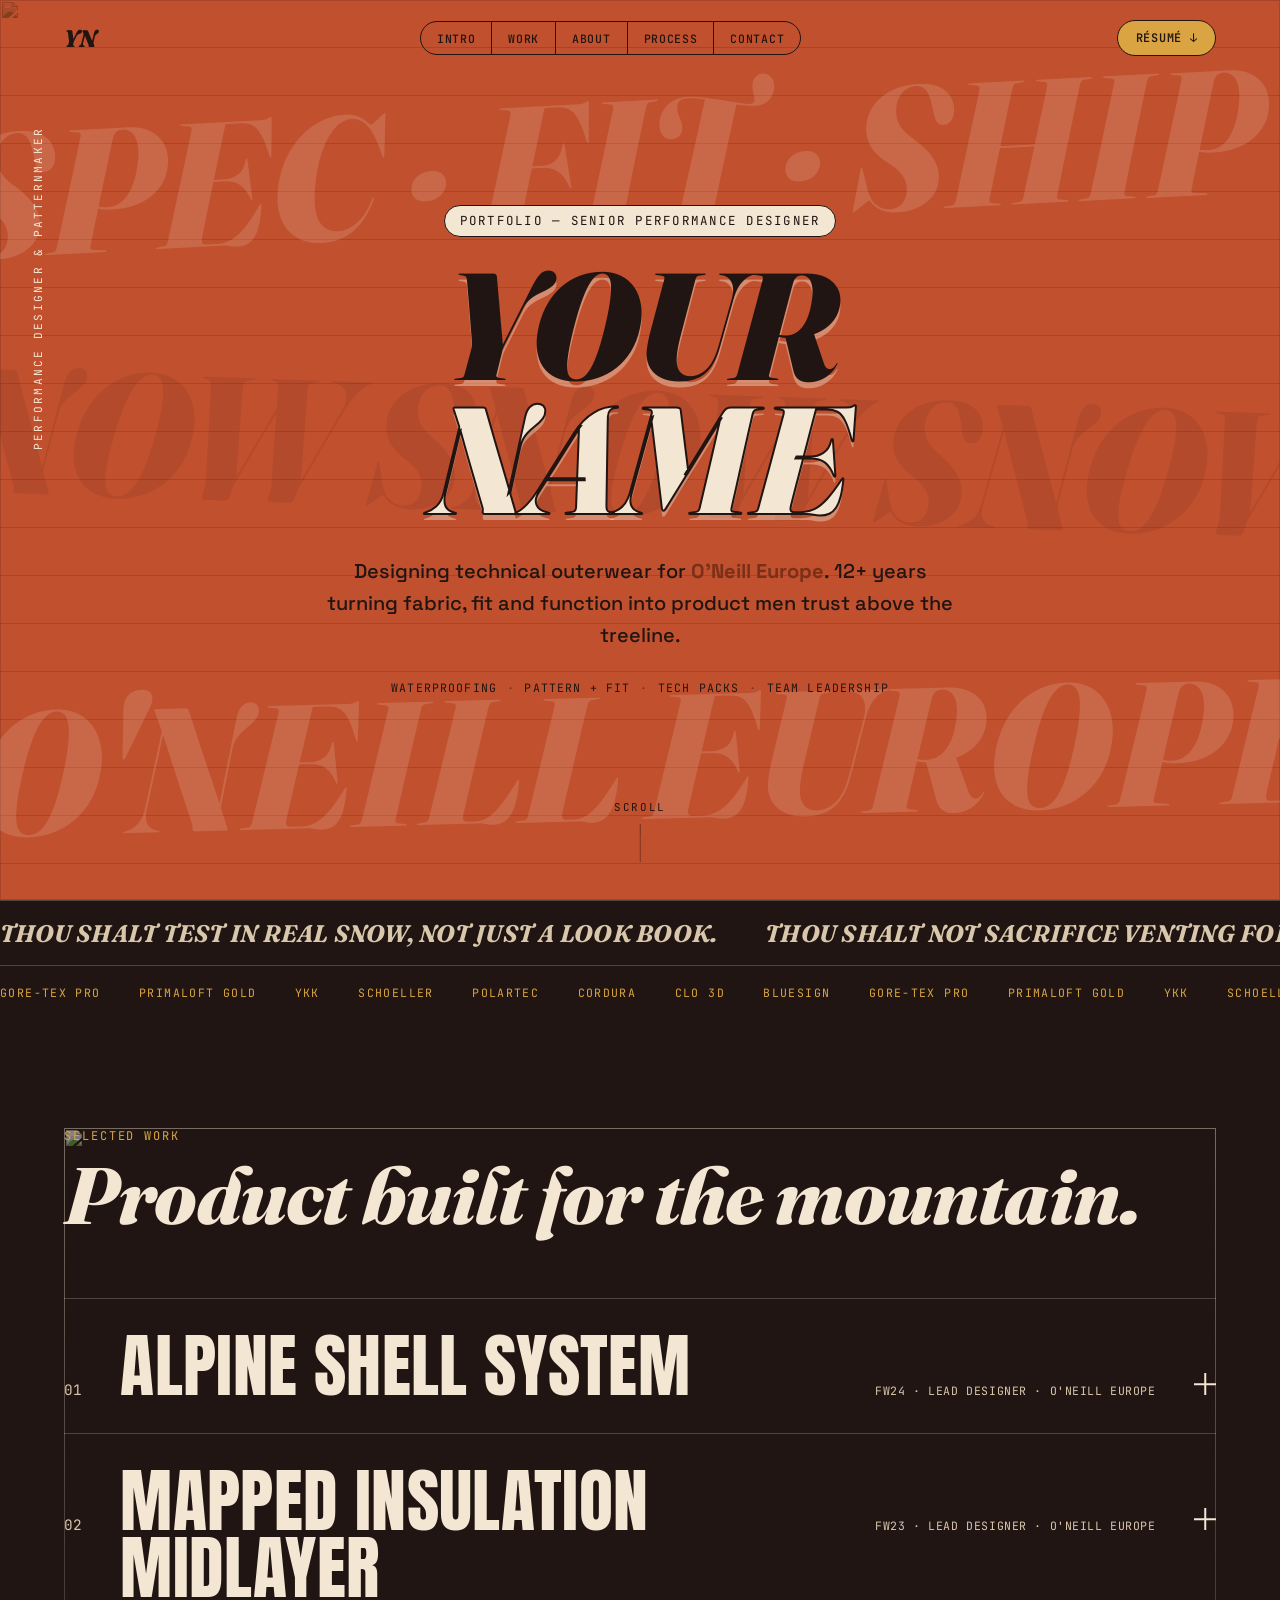
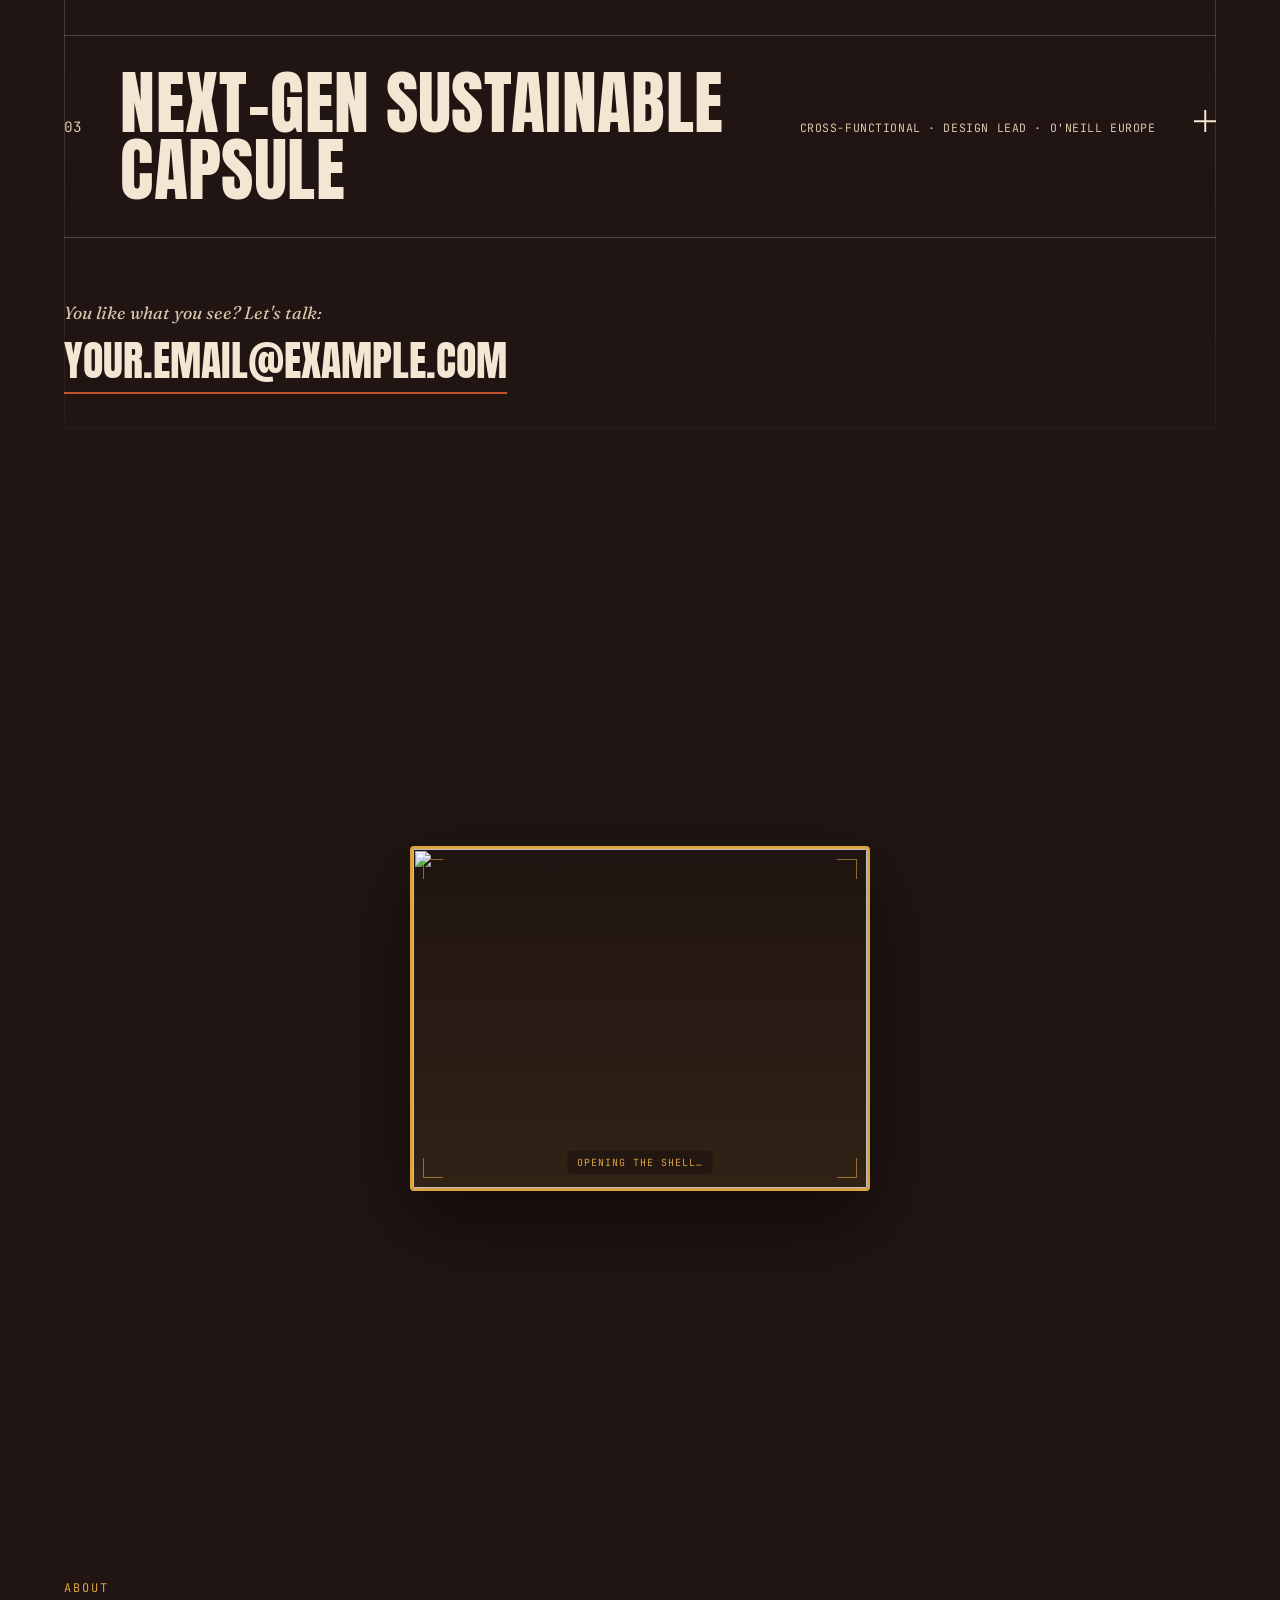
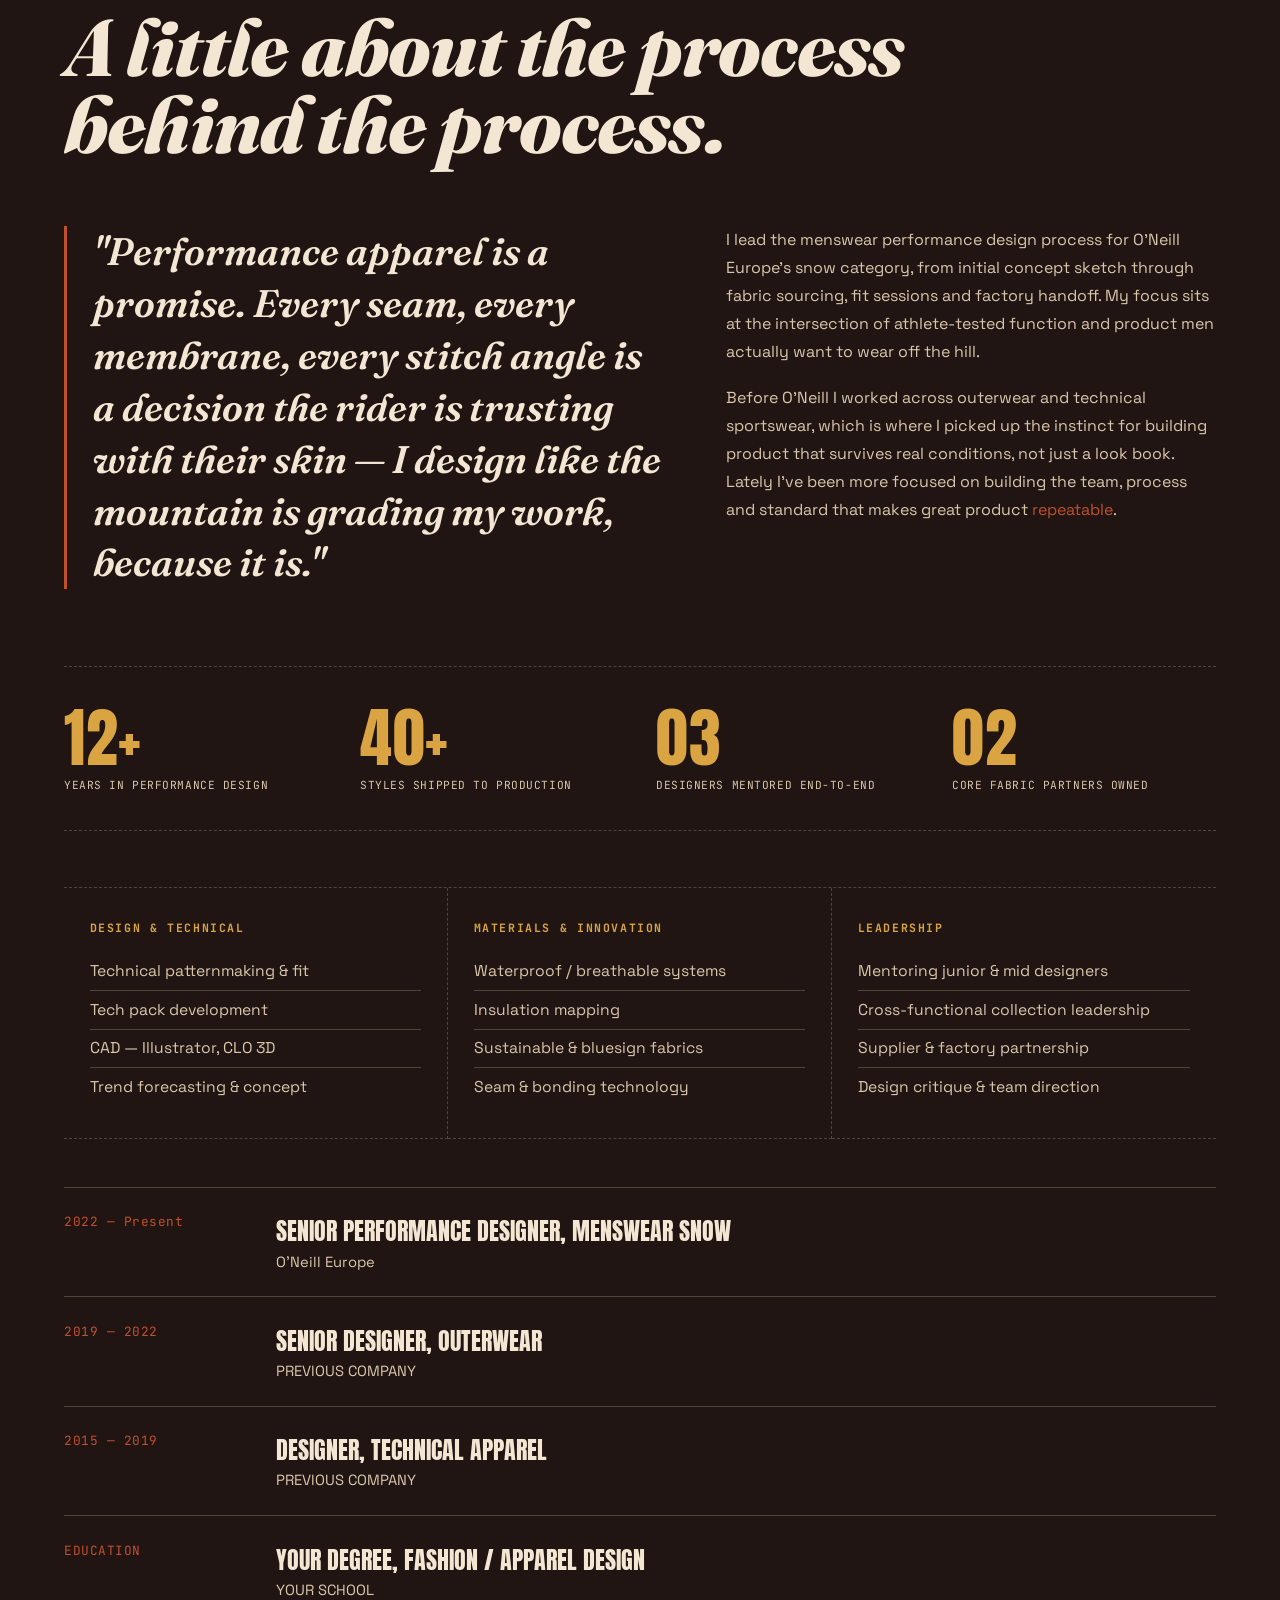
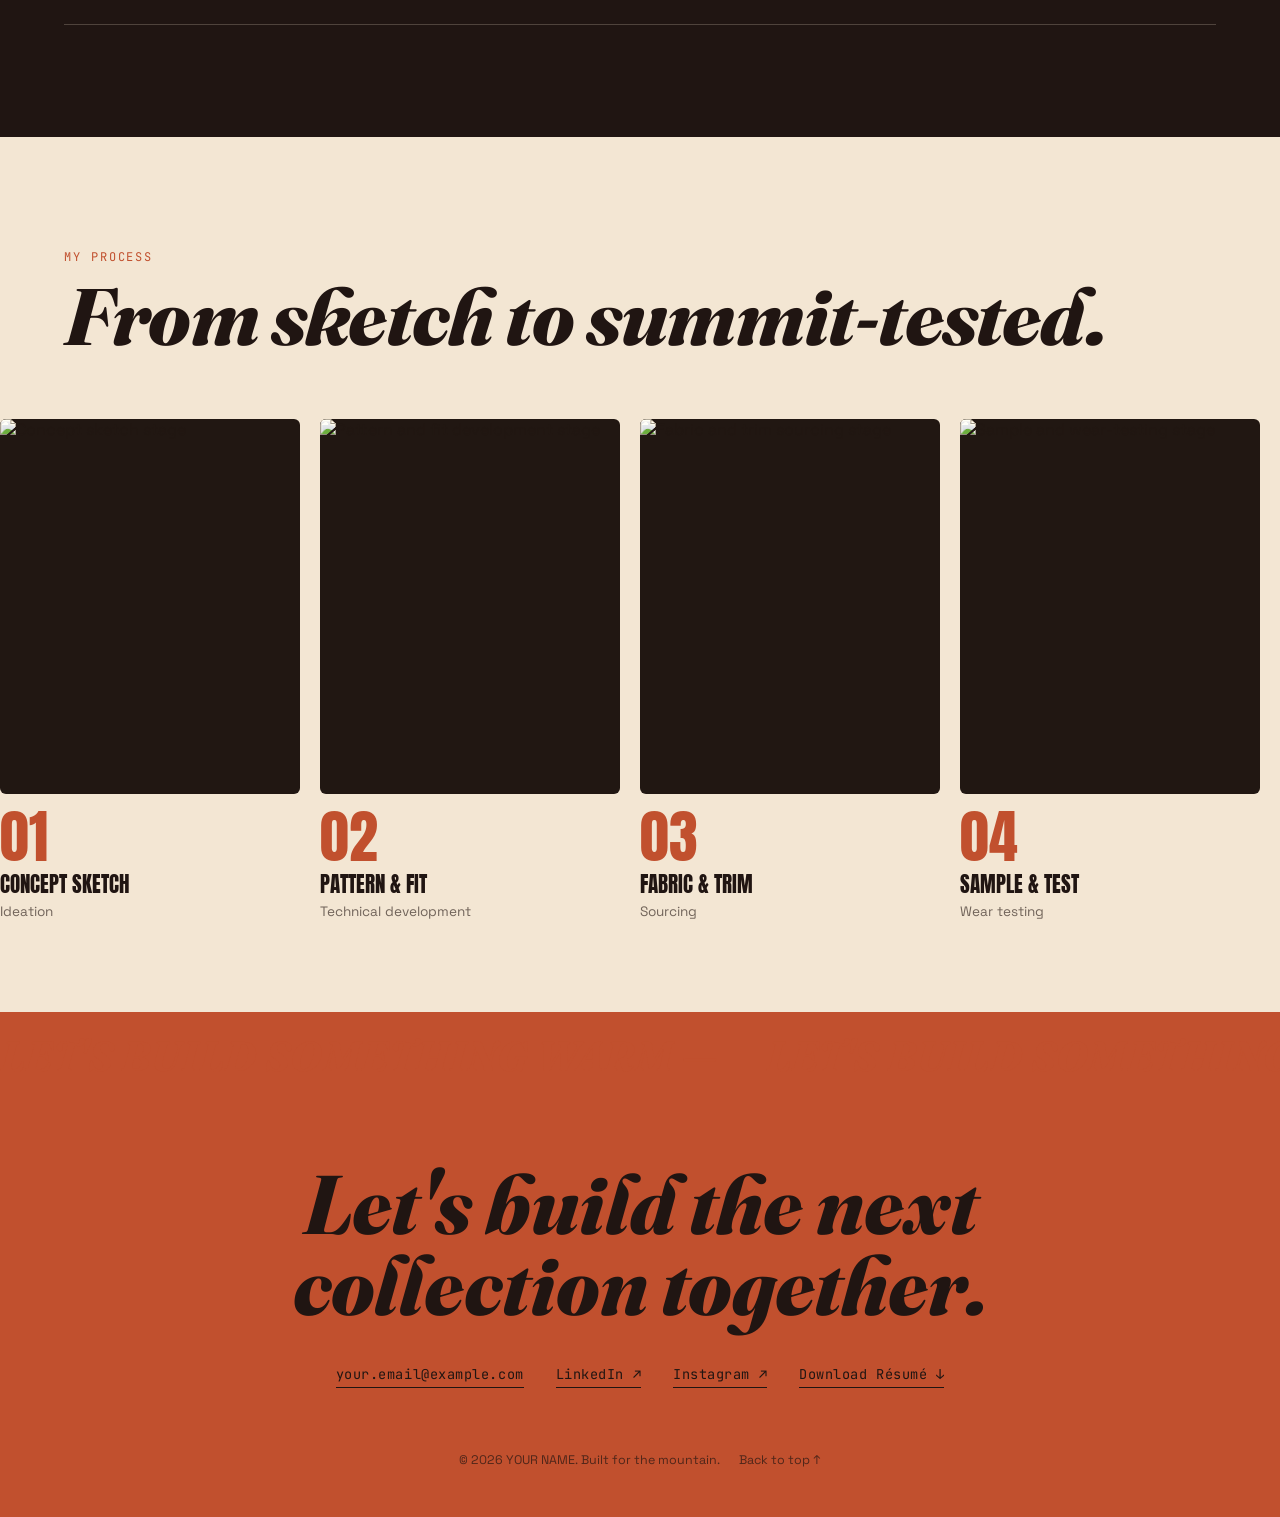
==== v2/index.html @ c3dd7524 "Add files via upload" ====
<!DOCTYPE html>
<html lang="en">
<head>
<meta charset="UTF-8">
<meta name="viewport" content="width=device-width, initial-scale=1.0">
<title>YOUR NAME — Senior Performance Designer, Menswear Snow</title>
<meta name="description" content="Portfolio of YOUR NAME, Senior Performance Designer for men's snow apparel at O'Neill Europe.">

<!-- ============================================================
  EDIT ME: replace "YOUR NAME" everywhere in this file and swap
  placeholder copy marked with [ EDIT ] comments.

  This is v2 — a separate, from-scratch version of the site built
  to sit alongside the original at /ASSETS/. Where v1 leaned on a
  cold tech/HUD look, v2 goes after danielspatzek.com's actual
  visual language: warm burnt-rust color, an oversized layered
  serif wordmark over an etched illustration, ruled paper-line
  texture, a scrolling marquee, and a bold condensed-grotesque
  Work list over full-bleed photography. Copy, photography and
  stats are this site's own placeholder content, not the
  reference site's — see the earlier chat message for why.
============================================================ -->

<link rel="preconnect" href="https://fonts.googleapis.com">
<link rel="preconnect" href="https://fonts.gstatic.com" crossorigin>
<link href="https://fonts.googleapis.com/css2?family=Fraunces:ital,wght@0,600;0,900;1,600;1,800;1,900&family=Anton&family=Space+Grotesk:wght@400;500;600&family=JetBrains+Mono:wght@400;500&display=swap" rel="stylesheet">
<link rel="stylesheet" href="style.css">
<script src="https://cdnjs.cloudflare.com/ajax/libs/gsap/3.12.5/gsap.min.js"></script>
<script src="https://cdnjs.cloudflare.com/ajax/libs/gsap/3.12.5/ScrollTrigger.min.js"></script>
</head>
<body>

<div class="loader" id="loader" aria-hidden="true">
  <span class="loader-mark">YN<span>.</span></span>
  <span class="loader-text">LOADING /home</span>
</div>

<div class="scroll-progress" id="scrollProgress"></div>

<!-- ============ NAV ============ -->
<nav class="nav" id="mainNav">
  <a href="#hero" class="nav-mark">YN<span>.</span></a>
  <ul class="nav-links">
    <li><a href="#hero">Intro</a></li>
    <li><a href="#work">Work</a></li>
    <li><a href="#about">About</a></li>
    <li><a href="#process">Process</a></li>
    <li><a href="#contact">Contact</a></li>
  </ul>
  <a href="assets/resume/resume.pdf" class="nav-cta" download>Résumé ↓</a>
  <button class="nav-burger" id="navBurger" aria-label="Open menu" aria-expanded="false">
    <span></span><span></span><span></span>
  </button>
</nav>

<!-- ============ HERO / INTRO ============
  Loud, layered collage: an etched alpine illustration under
  oversized italic serif type used as texture, ruled paper lines,
  and a rotated side label — the "everything at once" idea from
  the reference site's intro, built from this site's own visuals. -->
<section class="hero" id="hero">
  <img class="hero-collage" src="assets/hero/hero-collage.jpg" alt="" aria-hidden="true">
  <div class="hero-rule-lines" aria-hidden="true"></div>
  <div class="hero-ghost-type" aria-hidden="true">
    <span class="hero-ghost-1">SPEC · FIT · SHIP</span>
    <span class="hero-ghost-2">SNOW SNOW SNOW</span>
    <span class="hero-ghost-3">O'NEILL EUROPE</span>
  </div>
  <span class="hero-vertical-label">Performance Designer &amp; Patternmaker</span>

  <div class="hero-content">
    <p class="eyebrow reveal">Portfolio — Senior Performance Designer</p>
    <h1 class="hero-name">
      <span class="reveal-line"><span class="reveal-word">YOUR</span></span>
      <span class="reveal-line"><span class="reveal-word">NAME</span></span>
    </h1>
    <p class="hero-sub reveal">
      Designing technical outerwear for <strong>O'Neill Europe</strong>.
      <!-- [ EDIT ] years of experience + one line that captures your POV -->
      12+ years turning fabric, fit and function into product men trust above the treeline.
    </p>
    <div class="hero-tags reveal">
      <span>WATERPROOFING</span><span>·</span>
      <span>PATTERN + FIT</span><span>·</span>
      <span>TECH PACKS</span><span>·</span>
      <span>TEAM LEADERSHIP</span>
    </div>
  </div>

  <div class="scroll-cue">
    <span>Scroll</span>
    <div class="scroll-cue-line"><i></i></div>
  </div>
</section>

<!-- ============ PRINCIPLES MARQUEE ============
  [ EDIT ] the six lines below to reflect your own real opinions. -->
<section class="principles" id="principles" aria-hidden="true">
  <div class="marquee">
    <div class="marquee-track">
      <span>Thou shalt test in real snow, not just a look book.</span>
      <span>Thou shalt not sacrifice venting for a silhouette.</span>
      <span>Thou shalt fit the body that actually rides.</span>
      <span>Thou shalt not ship a seam you haven't taped yourself.</span>
      <span>Thou shalt chase warmth-to-weight, not hype.</span>
      <span>Thou shalt not let a mood board out-vote a wear test.</span>
      <span>Thou shalt test in real snow, not just a look book.</span>
      <span>Thou shalt not sacrifice venting for a silhouette.</span>
      <span>Thou shalt fit the body that actually rides.</span>
      <span>Thou shalt not ship a seam you haven't taped yourself.</span>
      <span>Thou shalt chase warmth-to-weight, not hype.</span>
      <span>Thou shalt not let a mood board out-vote a wear test.</span>
    </div>
  </div>
  <!-- [ EDIT ] swap these for the real materials/tools/suppliers you work with -->
  <div class="ticker">
    <div class="ticker-track">
      <span>GORE-TEX PRO</span><span>PRIMALOFT GOLD</span><span>YKK</span><span>SCHOELLER</span>
      <span>POLARTEC</span><span>CORDURA</span><span>CLO 3D</span><span>BLUESIGN</span>
      <span>GORE-TEX PRO</span><span>PRIMALOFT GOLD</span><span>YKK</span><span>SCHOELLER</span>
      <span>POLARTEC</span><span>CORDURA</span><span>CLO 3D</span><span>BLUESIGN</span>
    </div>
  </div>
</section>

<!-- ============ WORK ============ -->
<section class="work" id="work">
  <div class="work-bg" aria-hidden="true">
    <img class="work-bg-img" src="assets/hero/jacket-front.jpg" alt="">
    <div class="work-bg-scrim"></div>
  </div>

  <div class="section-head">
    <p class="tag-label">Selected Work</p>
    <h2 class="section-title reveal-up light">Product built for the mountain.</h2>
  </div>

  <ul class="work-list">
    <li class="work-row" data-project="1">
      <button class="work-row-toggle" aria-expanded="false">
        <span class="work-row-num">01</span>
        <span class="work-row-title">Alpine Shell System</span>
        <span class="work-row-meta">FW24 · Lead Designer · O'Neill Europe</span>
        <span class="work-row-plus" aria-hidden="true"></span>
      </button>
      <div class="work-row-detail">
        <div class="project-media">
          <img class="project-img" src="assets/projects/project-1.jpg" alt="Alpine Shell System detail">
          <div class="spec-hud">
            <button class="spec-point" style="--x:22%; --y:30%;" data-spec="3-LAYER SHELL · 20K/20K MEMBRANE">01</button>
            <button class="spec-point" style="--x:68%; --y:45%;" data-spec="LASER-CUT VENTS · ZERO STITCH LEAK PATH">02</button>
            <button class="spec-point" style="--x:40%; --y:75%;" data-spec="ARTICULATED PATTERN · FULL RANGE FIT">03</button>
          </div>
        </div>
        <div class="project-info">
          <p class="project-desc">
            A modular 3-layer shell platform built around a single fit block,
            engineered for backcountry ventilation without sacrificing storm
            protection.
          </p>
          <div class="project-tags"><span>GORE-TEX PRO</span><span>PATTERNMAKING</span><span>CLO 3D</span></div>
        </div>
      </div>
    </li>

    <li class="work-row" data-project="2">
      <button class="work-row-toggle" aria-expanded="false">
        <span class="work-row-num">02</span>
        <span class="work-row-title">Mapped Insulation Midlayer</span>
        <span class="work-row-meta">FW23 · Lead Designer · O'Neill Europe</span>
        <span class="work-row-plus" aria-hidden="true"></span>
      </button>
      <div class="work-row-detail">
        <div class="project-media">
          <img class="project-img" src="assets/projects/project-2.jpg" alt="Mapped Insulation Midlayer detail">
          <div class="spec-hud">
            <button class="spec-point" style="--x:30%; --y:25%;" data-spec="PRIMALOFT GOLD · MAPPED INSULATION ZONES">01</button>
            <button class="spec-point" style="--x:60%; --y:60%;" data-spec="BONDED SEAMS · NO COLD SPOTS">02</button>
          </div>
        </div>
        <div class="project-info">
          <p class="project-desc">
            Zone-mapped insulation that puts warmth exactly where riders lose
            heat fastest, and cuts it everywhere they don't.
          </p>
          <div class="project-tags"><span>THERMAL MAPPING</span><span>SUSTAINABLE INSULATION</span><span>TECH PACK</span></div>
        </div>
      </div>
    </li>

    <li class="work-row" data-project="3">
      <button class="work-row-toggle" aria-expanded="false">
        <span class="work-row-num">03</span>
        <span class="work-row-title">Next-Gen Sustainable Capsule</span>
        <span class="work-row-meta">Cross-functional · Design Lead · O'Neill Europe</span>
        <span class="work-row-plus" aria-hidden="true"></span>
      </button>
      <div class="work-row-detail">
        <div class="project-media">
          <img class="project-img" src="assets/projects/project-3.jpg" alt="Next-Gen Sustainable Capsule detail">
          <div class="spec-hud">
            <button class="spec-point" style="--x:35%; --y:35%;" data-spec="RECYCLED FACE FABRIC · BLUESIGN APPROVED">01</button>
            <button class="spec-point" style="--x:65%; --y:70%;" data-spec="CROSS-FUNCTIONAL LAUNCH · 4 MARKETS">02</button>
          </div>
        </div>
        <div class="project-info">
          <p class="project-desc">
            Led a small design + development pod to bring a lower-impact capsule
            from concept to sell-in in one season, coordinating design,
            sourcing and marketing.
          </p>
          <div class="project-tags"><span>SUSTAINABILITY</span><span>CROSS-FUNCTIONAL LEAD</span><span>SUPPLIER MGMT</span></div>
        </div>
      </div>
    </li>
  </ul>

  <!-- Mid-list CTA break, the same "you like what you see? let's talk" beat
       the reference site drops partway through its Work list. -->
  <div class="work-cta reveal-up">
    <p>You like what you see? Let's talk:</p>
    <a href="mailto:your.email@example.com">your.email@example.com</a>
  </div>
</section>

<!-- ============ ZOOM TRANSITION — Work → About ============ -->
<section class="zoom" id="zoom" aria-hidden="true">
  <div class="zoom-frame">
    <span class="crosshair crosshair-tl"></span>
    <span class="crosshair crosshair-tr"></span>
    <span class="crosshair crosshair-bl"></span>
    <span class="crosshair crosshair-br"></span>
    <div class="zoom-screen">
      <img src="assets/hero/jacket-front.jpg" alt="" class="zoom-screen-img zoom-screen-closed">
      <img src="assets/hero/jacket-interior.jpg" alt="" class="zoom-screen-img zoom-screen-open">
      <div class="zoom-scan"></div>
    </div>
    <span class="zoom-caption">OPENING THE SHELL…</span>
  </div>
  <div class="zoom-fade"></div>
</section>

<!-- ============ ABOUT ============ -->
<section class="about" id="about">
  <div class="section-head">
    <p class="tag-label light">About</p>
    <h2 class="section-title reveal-up light">A little about the process behind the process.</h2>
  </div>

  <div class="about-grid">
    <blockquote class="about-quote reveal-up">
      <!-- [ EDIT ] your real design philosophy in your own words -->
      "Performance apparel is a promise. Every seam, every membrane, every stitch
      angle is a decision the rider is trusting with their skin — I design like
      the mountain is grading my work, because it is."
    </blockquote>
    <div class="about-bio reveal-up">
      <p>
        <!-- [ EDIT ] short bio paragraph -->
        I lead the menswear performance design process for O'Neill Europe's snow
        category, from initial concept sketch through fabric sourcing, fit
        sessions and factory handoff. My focus sits at the intersection of
        athlete-tested function and product men actually want to wear off the
        hill.
      </p>
      <p>
        Before O'Neill I worked across
        <!-- [ EDIT ] prior brands / categories --> outerwear and technical
        sportswear, which is where I picked up the instinct for building
        product that survives real conditions, not just a look book. Lately
        I've been more focused on building the team, process and standard
        that makes great product <em>repeatable</em>.
      </p>
    </div>
  </div>

  <!-- [ EDIT ] swap these four numbers/labels for your own real ones -->
  <div class="about-stats reveal-up">
    <div class="stat"><span class="stat-num">12+</span><span class="stat-label">Years in performance design</span></div>
    <div class="stat"><span class="stat-num">40+</span><span class="stat-label">Styles shipped to production</span></div>
    <div class="stat"><span class="stat-num">03</span><span class="stat-label">Designers mentored end-to-end</span></div>
    <div class="stat"><span class="stat-num">02</span><span class="stat-label">Core fabric partners owned</span></div>
  </div>

  <div class="spec-sheet reveal-up">
    <div class="spec-col">
      <h4>Design &amp; Technical</h4>
      <ul>
        <li>Technical patternmaking &amp; fit</li>
        <li>Tech pack development</li>
        <li>CAD — Illustrator, CLO 3D</li>
        <li>Trend forecasting &amp; concept</li>
      </ul>
    </div>
    <div class="spec-col">
      <h4>Materials &amp; Innovation</h4>
      <ul>
        <li>Waterproof / breathable systems</li>
        <li>Insulation mapping</li>
        <li>Sustainable &amp; bluesign fabrics</li>
        <li>Seam &amp; bonding technology</li>
      </ul>
    </div>
    <div class="spec-col">
      <h4>Leadership</h4>
      <ul>
        <li>Mentoring junior &amp; mid designers</li>
        <li>Cross-functional collection leadership</li>
        <li>Supplier &amp; factory partnership</li>
        <li>Design critique &amp; team direction</li>
      </ul>
    </div>
  </div>

  <ol class="timeline">
    <li class="timeline-item reveal-up">
      <div class="timeline-date">2022 — Present</div>
      <div class="timeline-body"><h3>Senior Performance Designer, Menswear Snow</h3><p>O'Neill Europe</p></div>
    </li>
    <li class="timeline-item reveal-up">
      <!-- [ EDIT ] add / adjust roles -->
      <div class="timeline-date">2019 — 2022</div>
      <div class="timeline-body"><h3>Senior Designer, Outerwear</h3><p>PREVIOUS COMPANY</p></div>
    </li>
    <li class="timeline-item reveal-up">
      <div class="timeline-date">2015 — 2019</div>
      <div class="timeline-body"><h3>Designer, Technical Apparel</h3><p>PREVIOUS COMPANY</p></div>
    </li>
    <li class="timeline-item reveal-up">
      <div class="timeline-date">EDUCATION</div>
      <div class="timeline-body"><h3>YOUR DEGREE, Fashion / Apparel Design</h3><p>YOUR SCHOOL</p></div>
    </li>
  </ol>
</section>

<!-- ============ MY PROCESS ============ -->
<section class="process" id="process">
  <div class="section-head">
    <p class="tag-label">My Process</p>
    <h2 class="section-title reveal-up">From sketch to summit-tested.</h2>
  </div>

  <div class="process-strip">
    <figure class="process-card reveal-up">
      <img src="assets/process/process-1.jpg" alt="Concept sketch stage">
      <figcaption><span class="process-num">01</span><h3>Concept Sketch</h3><p>Ideation</p></figcaption>
    </figure>
    <figure class="process-card reveal-up">
      <img src="assets/process/process-2.jpg" alt="Pattern and fit development stage">
      <figcaption><span class="process-num">02</span><h3>Pattern &amp; Fit</h3><p>Technical development</p></figcaption>
    </figure>
    <figure class="process-card reveal-up">
      <img src="assets/process/process-3.jpg" alt="Fabric and trim sourcing stage">
      <figcaption><span class="process-num">03</span><h3>Fabric &amp; Trim</h3><p>Sourcing</p></figcaption>
    </figure>
    <figure class="process-card reveal-up">
      <img src="assets/process/process-4.jpg" alt="Sample and wear-testing stage">
      <figcaption><span class="process-num">04</span><h3>Sample &amp; Test</h3><p>Wear testing</p></figcaption>
    </figure>
    <figure class="process-card reveal-up">
      <img src="assets/process/process-5.jpg" alt="Final product stage">
      <figcaption><span class="process-num">05</span><h3>Final Product</h3><p>Production</p></figcaption>
    </figure>
  </div>
</section>

<!-- ============ CLOSING MARQUEE + CONTACT / FOOTER ============ -->
<footer class="contact" id="contact">
  <div class="marquee cta-marquee" aria-hidden="true">
    <div class="marquee-track">
      <span>LET'S BUILD SOMETHING WARM —</span>
      <span>LET'S BUILD SOMETHING THAT SURVIVES REAL WEATHER —</span>
      <span>LET'S BUILD SOMETHING WARM —</span>
      <span>LET'S BUILD SOMETHING THAT SURVIVES REAL WEATHER —</span>
    </div>
  </div>

  <div class="contact-inner">
    <h2 class="reveal-up">Let's build the next<br>collection together.</h2>
    <div class="contact-links reveal-up">
      <a href="mailto:your.email@example.com">your.email@example.com</a>
      <a href="https://linkedin.com/in/yourprofile" target="_blank" rel="noopener">LinkedIn ↗</a>
      <a href="#" target="_blank" rel="noopener">Instagram ↗</a>
      <a href="assets/resume/resume.pdf" download>Download Résumé ↓</a>
    </div>
    <p class="contact-foot">
      © <span id="year"></span> YOUR NAME. Built for the mountain.
      <a href="#hero" class="back-to-top">Back to top ↑</a>
    </p>
  </div>
</footer>

<script src="script.js"></script>
</body>
</html>
---- v2/style.css ----
/* ============================================================
   DESIGN TOKENS — v2 "Editorial Maximalist"
   A warm, loud, personality-driven palette in place of v1's cold
   tech/HUD language: burnt rust, warm cream paper, a brass/gold
   accent, layered serif + condensed-grotesque typography.
============================================================ */
:root{
  --rust: #c1502e;
  --rust-deep: #7a3018;
  --cream: #f3e6d3;
  --cream-dim: #d9c7ac;
  --ink: #201512;
  --ink-soft: #2c1f1a;
  --gold: #d9a441;
  --line: rgba(32,21,18,0.18);
  --line-light: rgba(243,230,211,0.22);

  --font-display: "Fraunces", serif;        /* big elegant serif — name, hero moments */
  --font-condensed: "Anton", sans-serif;    /* bold condensed grotesque — Work list, numerals */
  --font-body: "Space Grotesk", sans-serif; /* readable body text */
  --font-mono: "JetBrains Mono", monospace; /* small labels */

  --edge: clamp(20px, 5vw, 72px);
  --nav-h: 76px;
}

*{ box-sizing:border-box; margin:0; padding:0; }
html{ scroll-behavior:smooth; }
@media (prefers-reduced-motion: reduce){
  html{ scroll-behavior:auto; }
  *{ animation-duration:0.001ms !important; animation-iteration-count:1 !important; transition-duration:0.001ms !important; }
}

body{
  background:var(--cream);
  color:var(--ink);
  font-family:var(--font-body);
  -webkit-font-smoothing:antialiased;
  overflow-x:hidden;
}

::selection{ background:var(--rust); color:var(--cream); }
a{ color:inherit; text-decoration:none; }
ul,ol{ list-style:none; }
button{ font:inherit; background:none; border:none; cursor:pointer; color:inherit; }
:focus-visible{ outline:2px solid var(--rust); outline-offset:3px; }
img{ max-width:100%; display:block; }

/* ============================================================
   LOADING SCREEN
============================================================ */
.loader{
  position:fixed; inset:0; z-index:2000; background:var(--rust);
  display:flex; flex-direction:column; align-items:center; justify-content:center; gap:0.6rem;
  transition:opacity 0.7s ease, visibility 0.7s ease;
}
.loader-mark{
  font-family:var(--font-display); font-weight:900; font-style:italic;
  font-size:clamp(2.4rem,8vw,5rem); color:var(--ink); letter-spacing:-0.01em;
}
.loader-text{
  font-family:var(--font-mono); font-size:0.7rem; letter-spacing:0.24em;
  text-transform:uppercase; color:rgba(32,21,18,0.6);
}
.loader.is-hidden{ opacity:0; visibility:hidden; pointer-events:none; }
@media (prefers-reduced-motion: reduce){ .loader{ display:none; } }

/* ============================================================
   SCROLL PROGRESS
============================================================ */
.scroll-progress{
  position:fixed; top:0; left:0; height:3px; width:0%;
  background:linear-gradient(90deg, var(--rust), var(--gold));
  z-index:1000; transition:width 0.1s linear;
}

/* ============================================================
   NAV — pill-style boxes, top right
============================================================ */
.nav{
  position:fixed; top:0; left:0; right:0; z-index:900;
  display:flex; align-items:center; justify-content:space-between;
  padding:1rem var(--edge); height:var(--nav-h);
  background:transparent; transition:background 0.35s ease, box-shadow 0.35s ease;
}
.nav.scrolled{ background:rgba(243,230,211,0.9); backdrop-filter:blur(8px); box-shadow:0 1px 0 var(--line); }
.nav-mark{
  font-family:var(--font-display); font-weight:800; font-style:italic; font-size:1.5rem;
  color:var(--ink);
}
.nav-mark span{ color:var(--rust); }
.nav-links{ display:flex; gap:0; border:1.5px solid var(--ink); border-radius:999px; overflow:hidden; }
.nav-links a{
  font-family:var(--font-mono); font-size:0.72rem; text-transform:uppercase; letter-spacing:0.06em;
  color:var(--ink); font-weight:500; padding:0.55rem 1rem; display:block;
  border-right:1.5px solid var(--ink); transition:background 0.2s ease, color 0.2s ease;
}
.nav-links li:last-child a{ border-right:none; }
.nav-links a:hover{ background:var(--ink); color:var(--cream); }
.nav-cta{
  border:1.5px solid var(--ink); color:var(--ink); background:var(--gold);
  font-family:var(--font-mono); font-size:0.74rem; text-transform:uppercase; letter-spacing:0.06em;
  padding:0.55rem 1.1rem; border-radius:999px; font-weight:600;
  transition:background 0.25s ease, transform 0.2s ease;
}
.nav-cta:hover{ background:var(--rust); color:var(--cream); transform:translateY(-1px); }
.nav-burger{ display:none; flex-direction:column; gap:5px; width:26px; }
.nav-burger span{ height:2px; background:var(--ink); width:100%; transition:transform .25s ease, opacity .25s ease; }

/* ============================================================
   HERO — collage of layered serif type over an etched alpine
   illustration, ruled paper lines, marquee overlay. The loud,
   maximalist "everything at once" idea from the reference site,
   built from this site's own imagery instead of borrowed art.
============================================================ */
.hero{
  position:relative; min-height:100vh; width:100%;
  display:flex; align-items:center; justify-content:center;
  overflow:hidden; background:var(--rust);
}
.hero-collage{
  position:absolute; inset:0; width:100%; height:100%; object-fit:cover;
  opacity:0.55; mix-blend-mode:multiply;
}
.hero-rule-lines{
  position:absolute; inset:0; z-index:1; pointer-events:none;
  background-image:repeating-linear-gradient(
    to bottom, transparent 0, transparent 47px, var(--rust-deep) 47px, var(--rust-deep) 48px
  );
  opacity:0.35;
}
.hero-ghost-type{
  position:absolute; inset:0; z-index:1; pointer-events:none; overflow:hidden;
  font-family:var(--font-display); font-weight:800; font-style:italic;
  color:var(--cream); opacity:0.16; white-space:nowrap; user-select:none;
}
.hero-ghost-type span{
  position:absolute; font-size:clamp(4rem,14vw,11rem); letter-spacing:-0.01em;
}
.hero-ghost-1{ top:6%; left:-4%; transform:rotate(-3deg); }
.hero-ghost-2{ top:38%; right:-6%; transform:rotate(2deg); color:var(--ink); opacity:0.5; }
.hero-ghost-3{ bottom:4%; left:-2%; transform:rotate(-1.5deg); }

.hero-vertical-label{
  position:absolute; left:clamp(16px,3vw,40px); top:50%; z-index:2;
  transform:translateY(-50%) rotate(-90deg); transform-origin:left center;
  font-family:var(--font-mono); font-size:0.7rem; letter-spacing:0.2em;
  text-transform:uppercase; color:var(--cream); white-space:nowrap;
}

.hero-content{
  position:relative; z-index:3; text-align:center; padding:0 var(--edge);
  max-width:1200px;
}
.eyebrow{
  font-family:var(--font-mono); font-size:0.78rem; letter-spacing:0.18em;
  text-transform:uppercase; color:var(--ink); margin-bottom:1.4rem;
  background:var(--cream); display:inline-block; padding:0.4rem 0.9rem; border-radius:999px;
  border:1.5px solid var(--ink);
}
.hero-name{
  font-family:var(--font-display); font-weight:900; font-style:italic;
  font-size:clamp(3.6rem, 13vw, 9.5rem);
  line-height:0.88; letter-spacing:-0.01em; color:var(--ink);
  text-shadow:0 6px 0 rgba(243,230,211,0.4);
}
.reveal-line{ display:block; overflow:hidden; }
.reveal-word{ display:inline-block; transform:translateY(110%); }
.hero-name .reveal-line:nth-child(2) .reveal-word{ color:var(--cream); -webkit-text-stroke:2px var(--ink); }

.hero-sub{
  font-family:var(--font-body); font-size:clamp(1rem, 1.6vw, 1.25rem); color:var(--ink);
  max-width:640px; margin:1.8rem auto 0; line-height:1.6; font-weight:500;
}
.hero-sub strong{ color:var(--rust-deep); }
.hero-tags{
  margin-top:1.8rem; font-family:var(--font-mono); font-size:0.72rem;
  letter-spacing:0.1em; color:var(--ink); text-transform:uppercase;
  display:flex; gap:0.6rem; justify-content:center; flex-wrap:wrap;
}
.hero-tags span:nth-child(even){ opacity:0.5; }

.reveal, .reveal-up{ opacity:0; }
.reveal.in-view{ animation:fadeIn 0.9s ease forwards; }
.reveal-up.in-view{ animation:fadeUp 0.8s cubic-bezier(.2,.8,.2,1) forwards; }
@keyframes fadeIn{ to{ opacity:1; } }
@keyframes fadeUp{ from{ opacity:0; transform:translateY(28px); } to{ opacity:1; transform:translateY(0); } }

.scroll-cue{
  position:absolute; bottom:2.4rem; left:50%; transform:translateX(-50%);
  display:flex; flex-direction:column; align-items:center; gap:0.6rem;
  color:var(--ink); font-family:var(--font-mono); font-size:0.68rem;
  letter-spacing:0.16em; text-transform:uppercase; z-index:3;
}
.scroll-cue-line{ width:1px; height:38px; background:var(--ink); opacity:0.4; overflow:hidden; }
.scroll-cue-line i{ display:block; width:100%; height:12px; background:var(--ink); animation:scrollDrop 1.8s ease-in-out infinite; }
@keyframes scrollDrop{ 0%{ transform:translateY(-14px); } 100%{ transform:translateY(38px); } }

/* ============================================================
   SHARED SECTION SCAFFOLDING
============================================================ */
section{ padding:clamp(4rem,9vw,7rem) var(--edge); position:relative; }
.section-head{ margin-bottom:clamp(2.4rem,5vw,4rem); }
.tag-label{
  font-family:var(--font-mono); font-size:0.75rem; letter-spacing:0.16em;
  text-transform:uppercase; color:var(--rust); margin-bottom:0.8rem;
}
.tag-label.light{ color:var(--gold); }
.section-title{
  font-family:var(--font-display); font-weight:800; font-style:italic;
  font-size:clamp(2.4rem,7vw,5rem); line-height:0.96; max-width:20ch;
  letter-spacing:-0.01em;
}
.section-title.light{ color:var(--cream); }

/* ============================================================
   PRINCIPLES MARQUEE + MATERIALS TICKER
============================================================ */
.principles{ background:var(--ink); padding:0; overflow:hidden; }
.marquee{
  overflow:hidden; white-space:nowrap;
  border-top:1px solid var(--line-light); border-bottom:1px solid var(--line-light);
  padding:1.1rem 0;
}
.marquee-track{ display:inline-flex; gap:3rem; animation:marqueeScroll 32s linear infinite; will-change:transform; }
.marquee-track span{
  font-family:var(--font-display); font-weight:700; font-style:italic; text-transform:uppercase;
  font-size:clamp(1rem,2.2vw,1.5rem); color:var(--cream-dim); letter-spacing:0.01em;
}
@keyframes marqueeScroll{ from{ transform:translateX(0); } to{ transform:translateX(-50%); } }
.ticker{ overflow:hidden; white-space:nowrap; padding:0.9rem 0; }
.ticker-track{ display:inline-flex; gap:2.4rem; animation:marqueeScroll 22s linear infinite reverse; }
.ticker-track span{
  font-family:var(--font-mono); font-size:0.72rem; letter-spacing:0.12em;
  text-transform:uppercase; color:var(--gold);
}
.cta-marquee{ border:none; margin-bottom:clamp(2.4rem,5vw,4rem); }
.cta-marquee .marquee-track span{ color:var(--rust); font-size:clamp(1.4rem,4vw,2.6rem); -webkit-text-stroke:0; }

/* ============================================================
   WORK — full-bleed cinematic jacket photo behind a huge
   condensed-grotesque list, same spirit as the reference site's
   TV-on-the-road Work section.
============================================================ */
.work{ position:relative; background:var(--ink); overflow:hidden; }
.work-bg{
  position:sticky; top:0; left:0; height:100vh;
  margin-bottom:-100vh; z-index:0; overflow:hidden; pointer-events:none;
}
.work-bg-img{
  position:absolute; inset:0; width:100%; height:100%; object-fit:cover;
  object-position:center 20%; opacity:0.8;
  filter:sepia(0.25) hue-rotate(0deg) saturate(1.3);
  transition:filter 0.8s cubic-bezier(.2,.8,.2,1);
}
.work-bg-scrim{
  position:absolute; inset:0;
  background:linear-gradient(180deg, rgba(32,21,18,0.4) 0%, rgba(32,21,18,0.7) 45%, rgba(32,21,18,0.95) 100%);
}
.section-head, .work-list{ position:relative; z-index:1; }
.work .section-head .tag-label{ color:var(--gold); }

.work-list{ border-top:1px solid var(--line-light); }
.work-row{ border-bottom:1px solid var(--line-light); }
.work-row-toggle{
  display:grid; grid-template-columns:auto 1fr auto auto;
  align-items:baseline; gap:clamp(1rem,3vw,2.4rem);
  width:100%; text-align:left; padding:clamp(1.3rem,3vw,2.1rem) 0; cursor:pointer;
}
.work-row-num{ font-family:var(--font-mono); color:var(--cream-dim); font-size:0.9rem; }
.work-row-title{
  font-family:var(--font-condensed); font-weight:400; text-transform:uppercase;
  font-size:clamp(2rem,6vw,4.4rem); line-height:0.95; letter-spacing:0.005em;
  color:var(--cream); transition:color 0.3s ease;
}
.work-row:hover .work-row-title, .work-row-toggle:focus-visible .work-row-title{ color:var(--rust); }
.work-row-meta{
  font-family:var(--font-mono); font-size:0.72rem; letter-spacing:0.05em;
  text-transform:uppercase; color:var(--cream-dim); white-space:nowrap;
}
.work-row-plus{ position:relative; width:22px; height:22px; flex:0 0 auto; }
.work-row-plus::before, .work-row-plus::after{
  content:""; position:absolute; background:var(--cream); transition:transform 0.3s ease, opacity 0.3s ease;
}
.work-row-plus::before{ top:50%; left:0; width:100%; height:1.5px; transform:translateY(-50%); }
.work-row-plus::after{ left:50%; top:0; height:100%; width:1.5px; transform:translateX(-50%); }
.work-row-toggle[aria-expanded="true"] .work-row-plus::after{ opacity:0; transform:translateX(-50%) rotate(90deg); }

.work-row-detail{
  display:grid; grid-template-columns:1fr 1fr; gap:clamp(1.6rem,4vw,3rem);
  max-height:0; overflow:hidden;
  transition:max-height 0.5s cubic-bezier(.2,.8,.2,1), padding-bottom 0.5s ease;
}
.work-row-toggle[aria-expanded="true"] + .work-row-detail{
  max-height:640px; padding-bottom:clamp(1.6rem,3vw,2.4rem);
}
.project-media{ position:relative; aspect-ratio:4/3; border-radius:6px; overflow:hidden; background:var(--ink); }
.project-img{
  position:absolute; inset:0; width:100%; height:100%; object-fit:cover; display:block;
  transition:transform 0.6s cubic-bezier(.2,.8,.2,1);
}
.work-row:hover .project-img{ transform:scale(1.035); }
.project-desc{ font-family:var(--font-body); color:var(--cream-dim); line-height:1.65; margin-bottom:1.2rem; max-width:46ch; }
.project-tags{ display:flex; gap:0.5rem; flex-wrap:wrap; }
.project-tags span{
  font-family:var(--font-mono); font-size:0.66rem; letter-spacing:0.06em;
  text-transform:uppercase; border:1px solid var(--line-light); border-radius:999px;
  padding:0.3rem 0.7rem; color:var(--cream-dim);
}

.spec-hud{ position:absolute; inset:0; pointer-events:none; }
.spec-point{
  position:absolute; left:var(--x); top:var(--y);
  width:22px; height:22px; border-radius:50%;
  background:rgba(32,21,18,0.8); border:1.5px solid var(--gold);
  color:var(--gold); font-family:var(--font-mono); font-size:0.62rem;
  display:flex; align-items:center; justify-content:center;
  pointer-events:auto; transform:translate(-50%,-50%); transition:transform 0.2s ease;
}
.spec-point::before{
  content:""; position:absolute; inset:-6px; border-radius:50%;
  border:1px solid var(--gold); opacity:0.5; animation:pulse 2.4s ease-out infinite;
}
@keyframes pulse{ 0%{ transform:scale(0.6); opacity:0.6; } 100%{ transform:scale(1.9); opacity:0; } }
.spec-point:hover, .spec-point:focus-visible{ transform:translate(-50%,-50%) scale(1.15); }
.spec-point::after{
  content:attr(data-spec);
  position:absolute; left:50%; bottom:130%; transform:translateX(-50%) translateY(6px);
  background:var(--ink); color:var(--cream); font-family:var(--font-mono);
  font-size:0.62rem; letter-spacing:0.04em; white-space:nowrap;
  padding:0.4rem 0.6rem; border-radius:6px; border:1px solid var(--line-light);
  opacity:0; pointer-events:none; transition:opacity 0.2s ease, transform 0.2s ease;
}
.spec-point:hover::after, .spec-point:focus-visible::after,
.spec-point.is-open::after{ opacity:1; transform:translateX(-50%) translateY(0); }

/* Mid-list CTA break, echoing "You like what you see? Let's talk:" */
.work-cta{
  padding:clamp(2.4rem,5vw,4rem) 0; text-align:left; position:relative; z-index:1;
}
.work-cta p{ font-family:var(--font-display); font-style:italic; font-size:1.1rem; color:var(--cream-dim); margin-bottom:0.4rem; }
.work-cta a{
  font-family:var(--font-condensed); font-size:clamp(1.6rem,4vw,2.6rem); text-transform:uppercase;
  color:var(--cream); border-bottom:2px solid var(--rust); transition:color 0.25s ease;
}
.work-cta a:hover{ color:var(--rust); }

/* ============================================================
   ZOOM TRANSITION — pinned viewfinder that scales into About.
============================================================ */
.zoom{
  position:relative; height:100vh; overflow:hidden;
  background:var(--ink); z-index:1;
  display:flex; align-items:center; justify-content:center;
}
.zoom-frame{
  position:relative; width:min(46vw, 460px); aspect-ratio:4/3;
  border:3px solid var(--gold); border-radius:4px; overflow:hidden;
  transform-origin:center center; will-change:transform;
  box-shadow:0 30px 80px rgba(0,0,0,0.5);
}
.zoom-screen{ position:absolute; inset:0; }
.zoom-screen-img{ position:absolute; inset:0; width:100%; height:100%; object-fit:cover; display:block; }
.zoom-screen-open{ opacity:0; }
.zoom-scan{
  position:absolute; inset:0;
  background:linear-gradient(180deg, transparent 0%, rgba(217,164,65,0.1) 50%, transparent 100%);
  background-size:100% 220%; animation:zoomScan 2.6s linear infinite;
}
@keyframes zoomScan{ 0%{ background-position:0 -120%; } 100%{ background-position:0 120%; } }
.zoom-caption{
  position:absolute; left:50%; bottom:14px; transform:translateX(-50%);
  font-family:var(--font-mono); font-size:0.62rem; letter-spacing:0.1em;
  text-transform:uppercase; color:var(--gold);
  background:rgba(32,21,18,0.7); padding:0.3rem 0.6rem; border-radius:4px; white-space:nowrap;
}
.zoom .crosshair{ z-index:2; position:absolute; width:20px; height:20px; }
.zoom-frame .crosshair-tl{ top:10px; left:10px; border-top:1.5px solid rgba(217,164,65,0.6); border-left:1.5px solid rgba(217,164,65,0.6); }
.zoom-frame .crosshair-tr{ top:10px; right:10px; border-top:1.5px solid rgba(217,164,65,0.6); border-right:1.5px solid rgba(217,164,65,0.6); }
.zoom-frame .crosshair-bl{ bottom:10px; left:10px; border-bottom:1.5px solid rgba(217,164,65,0.6); border-left:1.5px solid rgba(217,164,65,0.6); }
.zoom-frame .crosshair-br{ bottom:10px; right:10px; border-bottom:1.5px solid rgba(217,164,65,0.6); border-right:1.5px solid rgba(217,164,65,0.6); }
.zoom-fade{ position:absolute; inset:0; background:var(--ink); opacity:0; pointer-events:none; z-index:3; }

/* ============================================================
   ABOUT
============================================================ */
.about{ background:var(--ink); color:var(--cream); }
.about-grid{
  display:grid; grid-template-columns:1.1fr 0.9fr; gap:clamp(2rem,5vw,5rem);
  align-items:start; margin-bottom:clamp(3rem,6vw,5rem);
}
.about-quote{
  font-family:var(--font-display); font-weight:600; font-style:italic;
  font-size:clamp(1.6rem,3vw,2.4rem); line-height:1.35;
  border-left:3px solid var(--rust); padding-left:1.6rem; color:var(--cream);
}
.about-bio p{ font-size:1rem; line-height:1.75; color:var(--cream-dim); margin-bottom:1.1rem; }
.about-bio em{ color:var(--rust); font-style:normal; }

.about-stats{
  display:grid; grid-template-columns:repeat(4,1fr); gap:clamp(1rem,3vw,2rem);
  border-top:1px dashed var(--line-light); border-bottom:1px dashed var(--line-light);
  padding:clamp(1.6rem,3vw,2.4rem) 0; margin-bottom:clamp(2.4rem,5vw,3.5rem);
}
.stat-num{
  display:block; font-family:var(--font-condensed); font-weight:400;
  font-size:clamp(2.6rem,5.5vw,4rem); line-height:1; color:var(--gold); letter-spacing:0.01em;
}
.stat-label{
  display:block; margin-top:0.5rem; font-family:var(--font-mono);
  font-size:0.7rem; letter-spacing:0.05em; text-transform:uppercase; color:var(--cream-dim);
}

.spec-sheet{ display:grid; grid-template-columns:repeat(3,1fr); gap:0; border-top:1px dashed var(--line-light); }
.spec-col{ padding:2rem clamp(1rem,2vw,2rem); border-right:1px dashed var(--line-light); border-bottom:1px dashed var(--line-light); }
.spec-col:last-child{ border-right:none; }
.spec-col h4{
  font-family:var(--font-mono); font-size:0.72rem; letter-spacing:0.14em;
  text-transform:uppercase; color:var(--gold); margin-bottom:1.1rem;
}
.spec-col li{ font-size:0.98rem; padding:0.55rem 0; border-top:1px solid var(--line-light); color:var(--cream-dim); }
.spec-col li:first-child{ border-top:none; }

.timeline{ max-width:none; margin-top:clamp(2rem,4vw,3rem); }
.timeline-item{ display:grid; grid-template-columns:180px 1fr; gap:2rem; padding:1.6rem 0; border-top:1px solid var(--line-light); position:relative; }
.timeline-item:last-child{ border-bottom:1px solid var(--line-light); }
.timeline-date{ font-family:var(--font-mono); font-size:0.8rem; color:var(--rust); letter-spacing:0.04em; }
.timeline-body h3{ font-family:var(--font-condensed); font-weight:400; text-transform:uppercase; font-size:1.5rem; margin-bottom:0.2rem; color:var(--cream); }
.timeline-body p{ color:var(--cream-dim); font-size:0.92rem; }

/* ============================================================
   PROCESS — horizontal, swipeable strip, bold numerals
============================================================ */
.process{ background:var(--cream); padding-bottom:clamp(3rem,6vw,5rem); }
.process .section-title{ max-width:none; }
.process-strip{
  display:flex; gap:1.25rem; overflow-x:auto;
  padding-bottom:1rem; margin:0 calc(var(--edge) * -1); padding-left:var(--edge); padding-right:var(--edge);
  scroll-snap-type:x proximity; scrollbar-width:thin; scrollbar-color:var(--rust) transparent;
}
.process-strip.gsap-active{ overflow:visible; scroll-snap-type:none; will-change:transform; }
.process-strip.gsap-active .process-card{ width:min(52vw, 460px); }
.process-strip::-webkit-scrollbar{ height:6px; }
.process-strip::-webkit-scrollbar-thumb{ background:var(--rust); border-radius:4px; }
.process-card{ flex:0 0 auto; width:min(78vw, 300px); scroll-snap-align:start; }
.process-card img{ width:100%; aspect-ratio:4/5; object-fit:cover; border-radius:6px; display:block; background:var(--ink); filter:sepia(0.3) saturate(1.2); }
.process-card figcaption{ padding-top:0.9rem; }
.process-num{
  display:block; font-family:var(--font-condensed); font-weight:400;
  color:var(--rust); font-size:clamp(2.4rem,5.5vw,3.6rem); line-height:1; margin-bottom:0.2rem;
}
.process-card h3{ font-family:var(--font-condensed); font-weight:400; text-transform:uppercase; font-size:1.3rem; margin:0.2rem 0 0.15rem; }
.process-card p{ color:var(--ink-soft); opacity:0.65; font-size:0.85rem; }

/* ============================================================
   CONTACT / FOOTER
============================================================ */
.contact{ background:var(--rust); color:var(--ink); text-align:center; padding-bottom:3rem; }
.contact-inner h2{
  font-family:var(--font-display); font-weight:800; font-style:italic;
  font-size:clamp(2.4rem,7vw,5.2rem); line-height:0.98; margin-bottom:2.4rem;
}
.contact-links{
  display:flex; gap:2rem; justify-content:center; flex-wrap:wrap;
  font-family:var(--font-mono); font-size:0.85rem; letter-spacing:0.04em; margin-bottom:4rem;
}
.contact-links a{ border-bottom:1px solid var(--ink); padding-bottom:4px; transition:border-color 0.25s ease, color 0.25s ease; }
.contact-links a:hover{ border-color:var(--cream); color:var(--cream); }
.contact-foot{ color:var(--ink); opacity:0.7; font-size:0.78rem; }
.back-to-top{ display:inline-block; margin-left:1rem; color:var(--ink); border-bottom:1px solid transparent; transition:color 0.25s ease, border-color 0.25s ease; }
.back-to-top:hover{ color:var(--cream); border-color:var(--cream); }

/* ============================================================
   RESPONSIVE
============================================================ */
@media (max-width:860px){
  .nav-links{ display:none; }
  .nav-cta{ display:none; }
  .nav-burger{ display:flex; }
  .hero-vertical-label{ display:none; }
  .about-grid, .work-row-detail{ grid-template-columns:1fr; }
  .work-row-toggle{ grid-template-columns:auto 1fr auto; }
  .work-row-meta{ display:none; }
  .about-stats{ grid-template-columns:repeat(2,1fr); }
  .spec-sheet{ grid-template-columns:1fr; }
  .spec-col{ border-right:none; }
  .timeline-item{ grid-template-columns:1fr; gap:0.4rem; }
  .zoom-frame{ width:min(70vw, 460px); }
  .marquee-track span{ font-size:1.1rem; }

  body.nav-open .nav-links{
    display:flex; flex-direction:column; gap:0; position:fixed;
    top:var(--nav-h); left:0; right:0; background:var(--cream);
    padding:1rem var(--edge) 2rem; border-radius:0;
  }
  body.nav-open .nav-links li{ border-top:1px solid var(--line); }
  body.nav-open .nav-links a{ display:block; padding:1rem 0; border-right:none; }
  body.nav-open .nav-cta{ display:block; margin:0 var(--edge) 1.5rem; text-align:center; }
  body.nav-open .nav-burger span:nth-child(1){ transform:translateY(7px) rotate(45deg); }
  body.nav-open .nav-burger span:nth-child(2){ opacity:0; }
  body.nav-open .nav-burger span:nth-child(3){ transform:translateY(-7px) rotate(-45deg); }
}
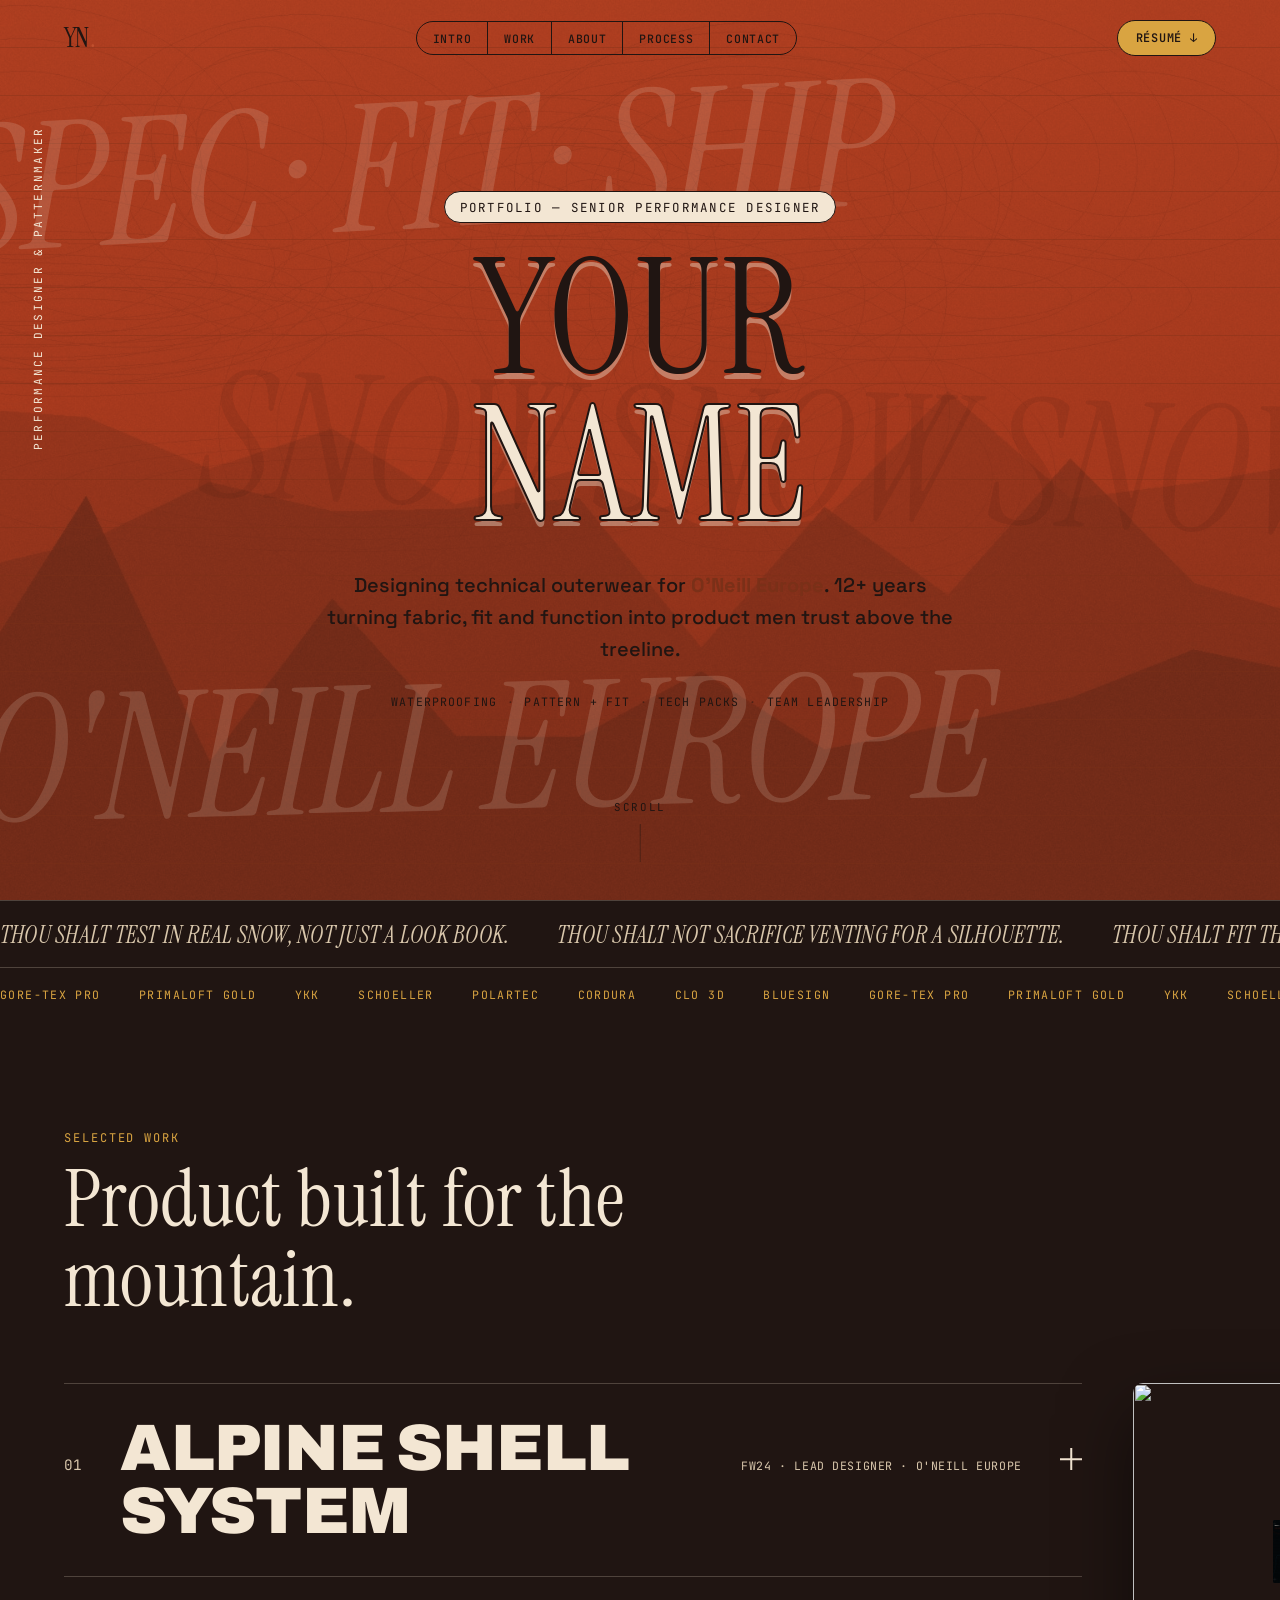
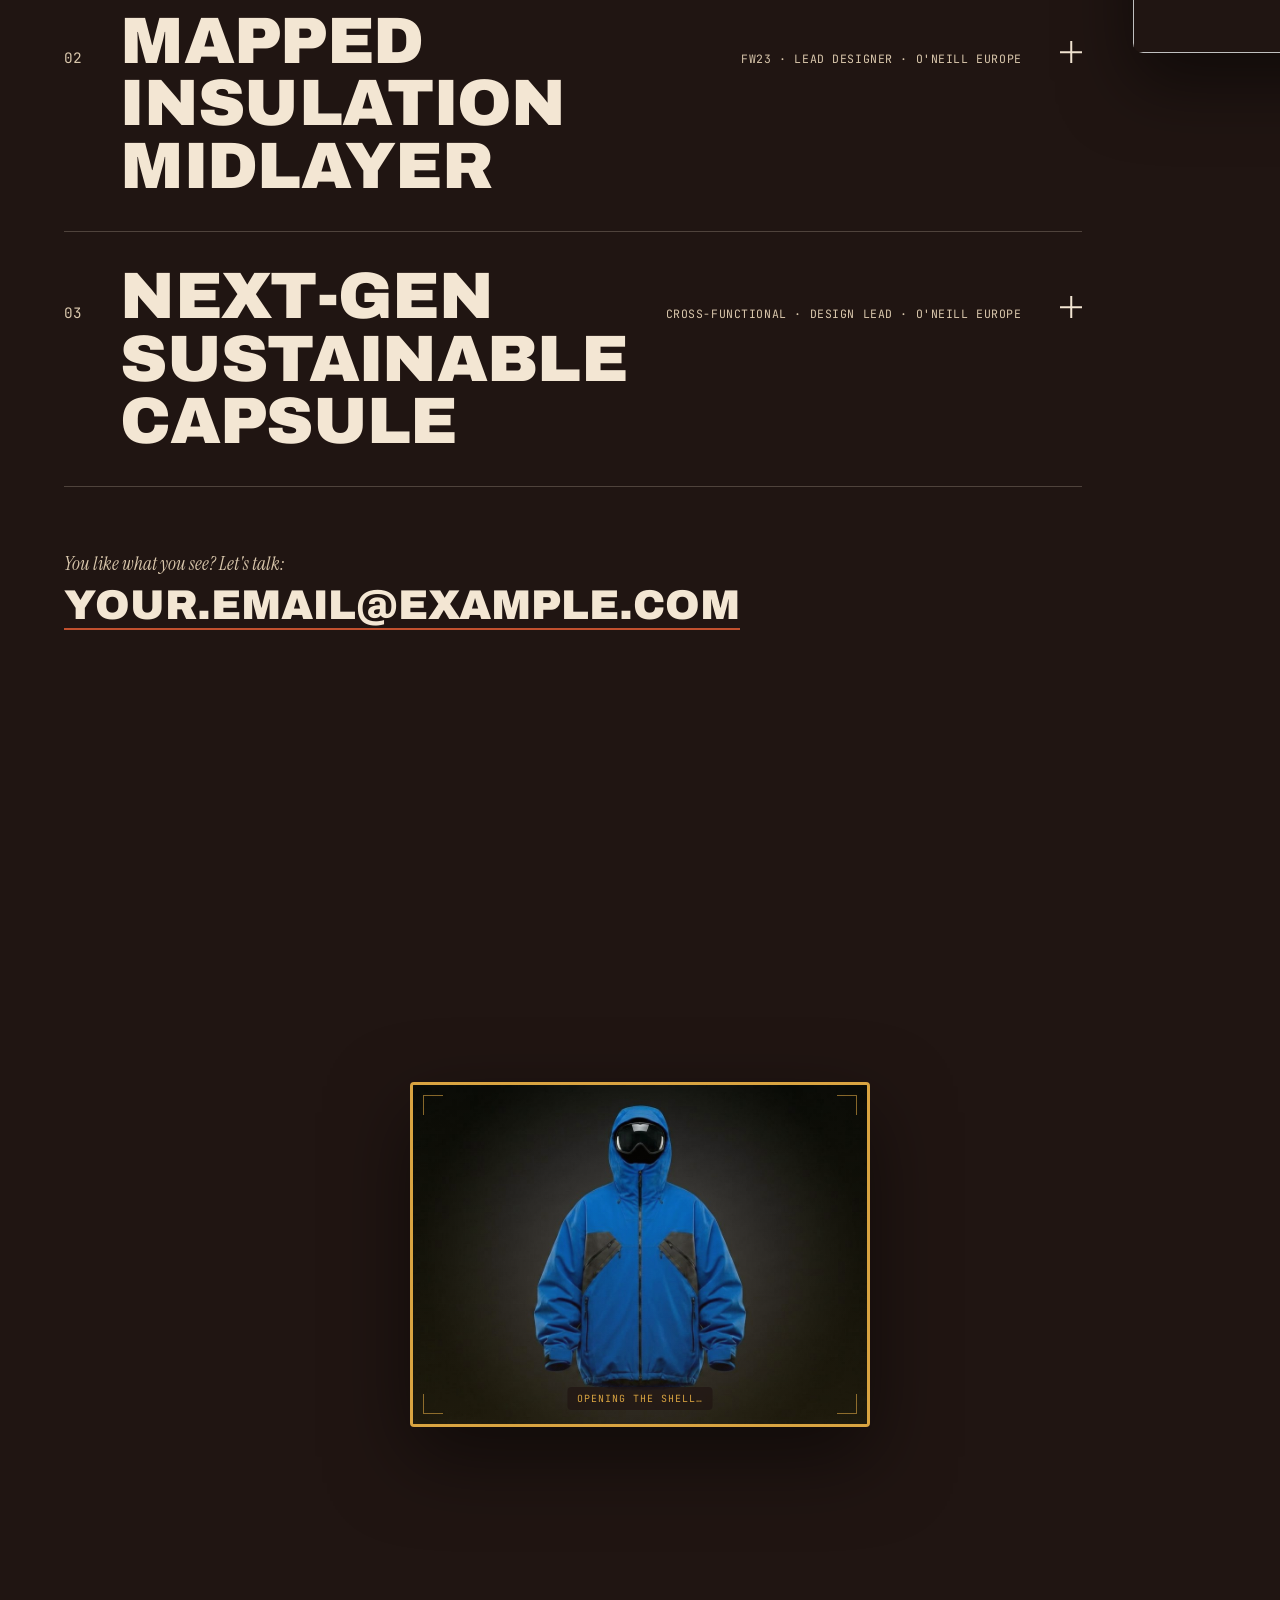
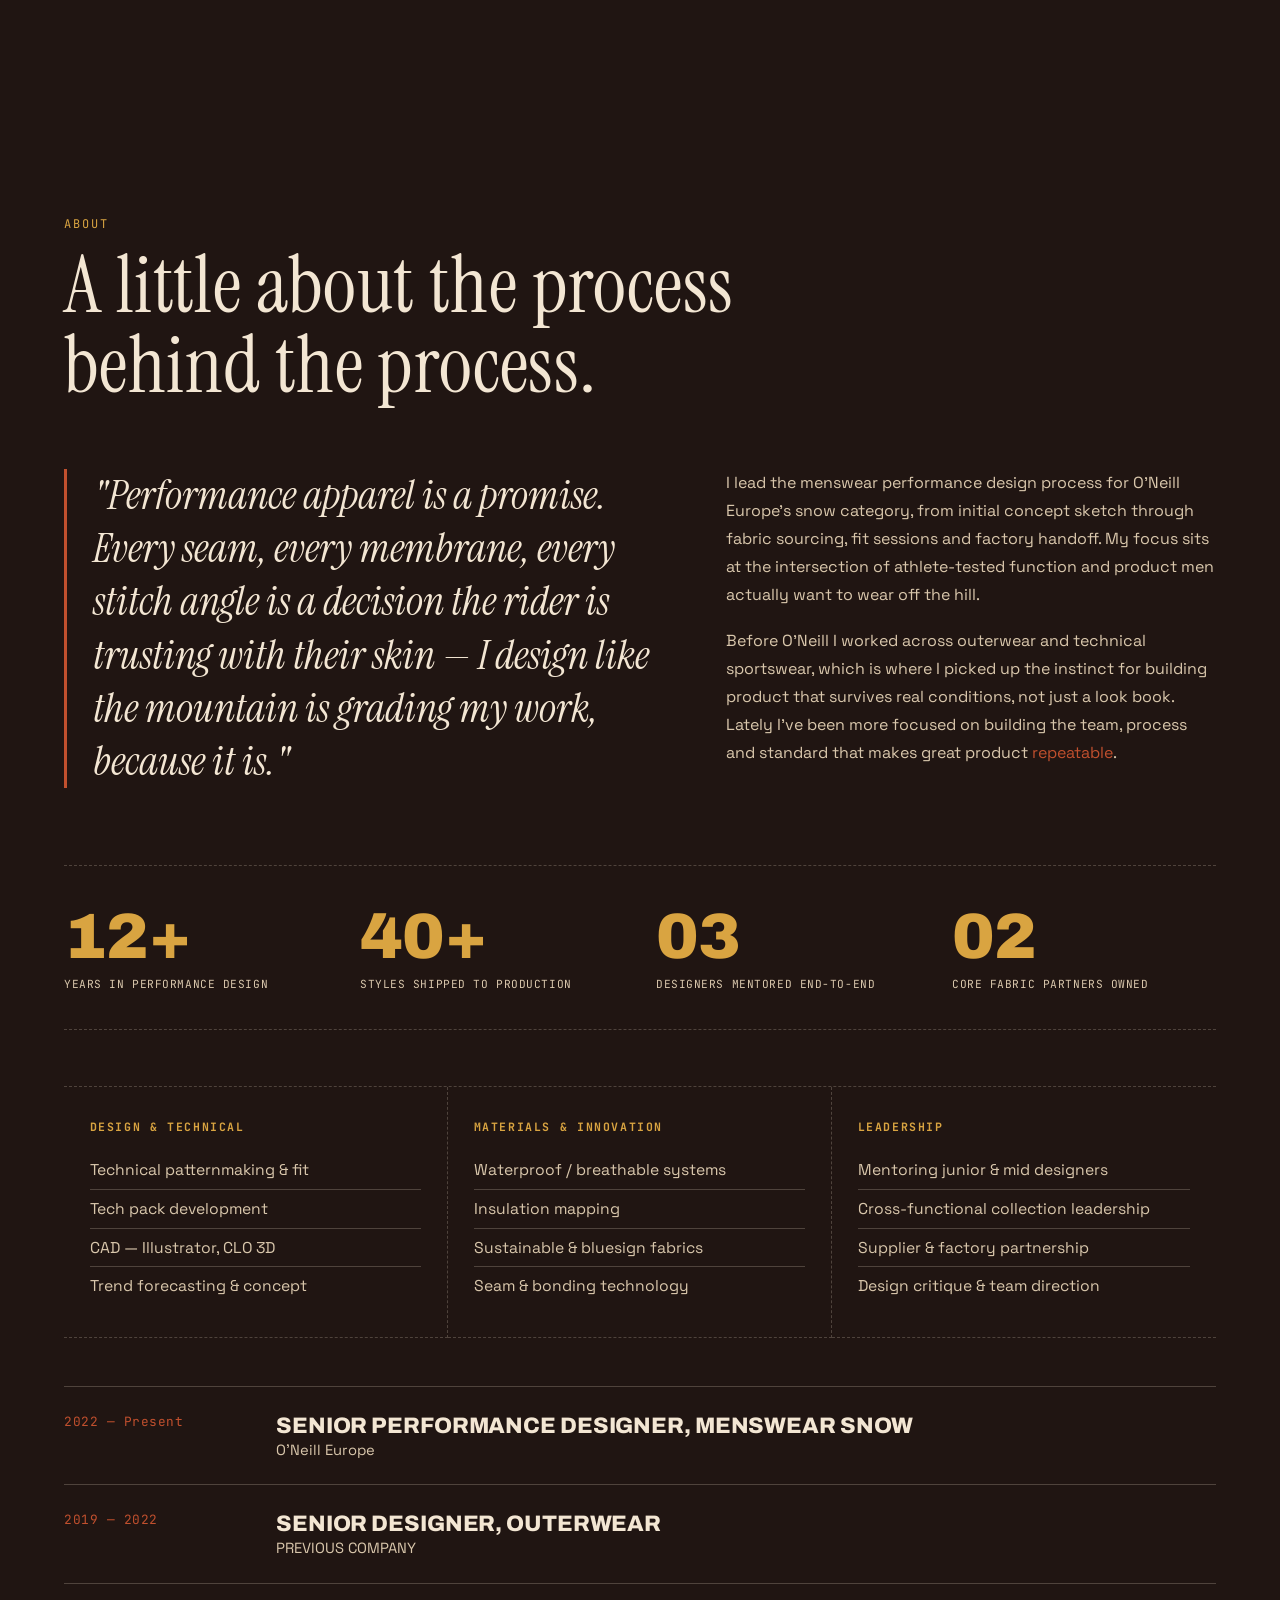
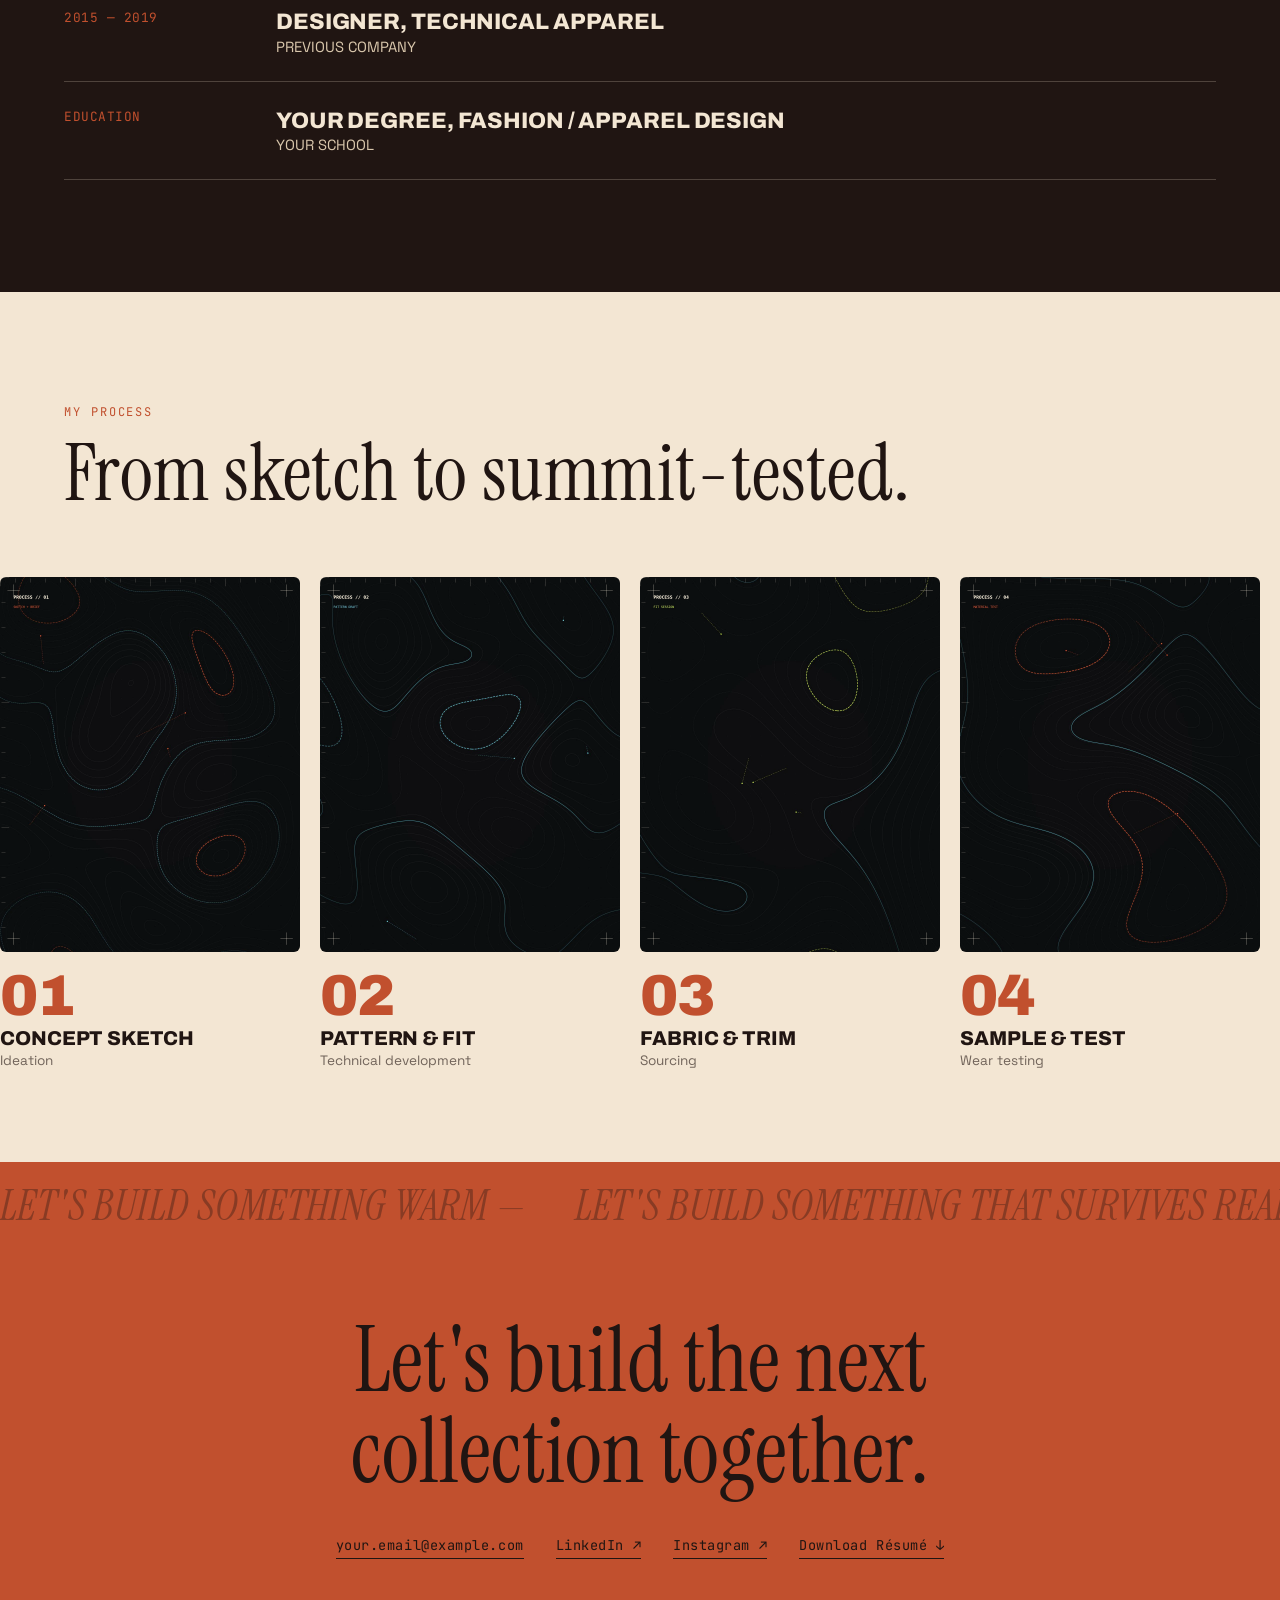
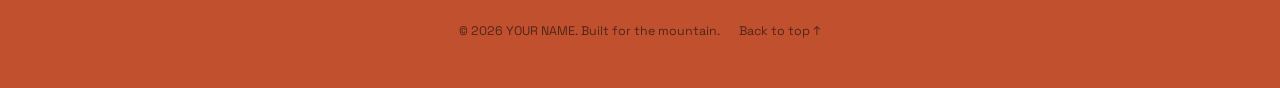
==== commit 53ac4dbf: "Add files via upload" ====
--- a/v2/index.html
+++ b/v2/index.html
@@ -23,7 +23,7 @@
 
 <link rel="preconnect" href="https://fonts.googleapis.com">
 <link rel="preconnect" href="https://fonts.gstatic.com" crossorigin>
-<link href="https://fonts.googleapis.com/css2?family=Fraunces:ital,wght@0,600;0,900;1,600;1,800;1,900&family=Anton&family=Space+Grotesk:wght@400;500;600&family=JetBrains+Mono:wght@400;500&display=swap" rel="stylesheet">
+<link href="https://fonts.googleapis.com/css2?family=Instrument+Serif:ital@0;1&family=Archivo:wght@500;700;800;900&family=Space+Grotesk:wght@400;500;600&family=JetBrains+Mono:wght@400;500&display=swap" rel="stylesheet">
 <link rel="stylesheet" href="style.css">
 <script src="https://cdnjs.cloudflare.com/ajax/libs/gsap/3.12.5/gsap.min.js"></script>
 <script src="https://cdnjs.cloudflare.com/ajax/libs/gsap/3.12.5/ScrollTrigger.min.js"></script>
@@ -125,16 +125,12 @@
 
 <!-- ============ WORK ============ -->
 <section class="work" id="work">
-  <div class="work-bg" aria-hidden="true">
-    <img class="work-bg-img" src="assets/hero/jacket-front.jpg" alt="">
-    <div class="work-bg-scrim"></div>
-  </div>
-
   <div class="section-head">
     <p class="tag-label">Selected Work</p>
     <h2 class="section-title reveal-up light">Product built for the mountain.</h2>
   </div>
 
+  <div class="work-body">
   <ul class="work-list">
     <li class="work-row" data-project="1">
       <button class="work-row-toggle" aria-expanded="false">
@@ -214,6 +210,17 @@
       </div>
     </li>
   </ul>
+
+  <div class="work-tv" aria-hidden="true">
+    <img class="work-tv-bg" src="assets/work/work-tv-scene.jpg" alt="">
+    <div class="work-tv-screen">
+      <img class="work-tv-frame is-active" data-project="1" src="assets/projects/project-1.jpg" alt="">
+      <img class="work-tv-frame" data-project="2" src="assets/projects/project-2.jpg" alt="">
+      <img class="work-tv-frame" data-project="3" src="assets/projects/project-3.jpg" alt="">
+      <div class="work-tv-scan"></div>
+    </div>
+  </div>
+  </div>
 
   <!-- Mid-list CTA break, the same "you like what you see? let's talk" beat
        the reference site drops partway through its Work list. -->
--- a/v2/style.css
+++ b/v2/style.css
@@ -1,3 +1,4 @@
+/* build trigger */
 /* ============================================================
    DESIGN TOKENS — v2 "Editorial Maximalist"
    A warm, loud, personality-driven palette in place of v1's cold
@@ -15,8 +16,8 @@
   --line: rgba(32,21,18,0.18);
   --line-light: rgba(243,230,211,0.22);
 
-  --font-display: "Fraunces", serif;        /* big elegant serif — name, hero moments */
-  --font-condensed: "Anton", sans-serif;    /* bold condensed grotesque — Work list, numerals */
+  --font-display: "Instrument Serif", serif; /* upright timeless serif — wordmark, headlines */
+  --font-condensed: "Archivo", sans-serif;   /* bold modern grotesque (not condensed) — Work list, numerals */
   --font-body: "Space Grotesk", sans-serif; /* readable body text */
   --font-mono: "JetBrains Mono", monospace; /* small labels */
 
@@ -55,8 +56,8 @@
   transition:opacity 0.7s ease, visibility 0.7s ease;
 }
 .loader-mark{
-  font-family:var(--font-display); font-weight:900; font-style:italic;
-  font-size:clamp(2.4rem,8vw,5rem); color:var(--ink); letter-spacing:-0.01em;
+  font-family:var(--font-display); font-weight:400; font-style:normal;
+  font-size:clamp(2.4rem,8vw,5rem); color:var(--ink); letter-spacing:0.01em;
 }
 .loader-text{
   font-family:var(--font-mono); font-size:0.7rem; letter-spacing:0.24em;
@@ -85,8 +86,8 @@
 }
 .nav.scrolled{ background:rgba(243,230,211,0.9); backdrop-filter:blur(8px); box-shadow:0 1px 0 var(--line); }
 .nav-mark{
-  font-family:var(--font-display); font-weight:800; font-style:italic; font-size:1.5rem;
-  color:var(--ink);
+  font-family:var(--font-display); font-weight:400; font-style:normal; font-size:1.65rem;
+  letter-spacing:0.01em; color:var(--ink);
 }
 .nav-mark span{ color:var(--rust); }
 .nav-links{ display:flex; gap:0; border:1.5px solid var(--ink); border-radius:999px; overflow:hidden; }
@@ -131,7 +132,7 @@
 }
 .hero-ghost-type{
   position:absolute; inset:0; z-index:1; pointer-events:none; overflow:hidden;
-  font-family:var(--font-display); font-weight:800; font-style:italic;
+  font-family:var(--font-display); font-weight:400; font-style:italic;
   color:var(--cream); opacity:0.16; white-space:nowrap; user-select:none;
 }
 .hero-ghost-type span{
@@ -159,9 +160,9 @@
   border:1.5px solid var(--ink);
 }
 .hero-name{
-  font-family:var(--font-display); font-weight:900; font-style:italic;
-  font-size:clamp(3.6rem, 13vw, 9.5rem);
-  line-height:0.88; letter-spacing:-0.01em; color:var(--ink);
+  font-family:var(--font-display); font-weight:400; font-style:normal;
+  font-size:clamp(3.8rem, 13.5vw, 10rem);
+  line-height:0.92; letter-spacing:0.005em; color:var(--ink);
   text-shadow:0 6px 0 rgba(243,230,211,0.4);
 }
 .reveal-line{ display:block; overflow:hidden; }
@@ -207,9 +208,9 @@
 }
 .tag-label.light{ color:var(--gold); }
 .section-title{
-  font-family:var(--font-display); font-weight:800; font-style:italic;
-  font-size:clamp(2.4rem,7vw,5rem); line-height:0.96; max-width:20ch;
-  letter-spacing:-0.01em;
+  font-family:var(--font-display); font-weight:400; font-style:normal;
+  font-size:clamp(2.4rem,7vw,5rem); line-height:1; max-width:20ch;
+  letter-spacing:0.005em;
 }
 .section-title.light{ color:var(--cream); }
 
@@ -224,7 +225,7 @@
 }
 .marquee-track{ display:inline-flex; gap:3rem; animation:marqueeScroll 32s linear infinite; will-change:transform; }
 .marquee-track span{
-  font-family:var(--font-display); font-weight:700; font-style:italic; text-transform:uppercase;
+  font-family:var(--font-display); font-weight:400; font-style:italic; text-transform:uppercase;
   font-size:clamp(1rem,2.2vw,1.5rem); color:var(--cream-dim); letter-spacing:0.01em;
 }
 @keyframes marqueeScroll{ from{ transform:translateX(0); } to{ transform:translateX(-50%); } }
@@ -235,32 +236,46 @@
   text-transform:uppercase; color:var(--gold);
 }
 .cta-marquee{ border:none; margin-bottom:clamp(2.4rem,5vw,4rem); }
-.cta-marquee .marquee-track span{ color:var(--rust); font-size:clamp(1.4rem,4vw,2.6rem); -webkit-text-stroke:0; }
-
-/* ============================================================
-   WORK — full-bleed cinematic jacket photo behind a huge
-   condensed-grotesque list, same spirit as the reference site's
-   TV-on-the-road Work section.
+.cta-marquee .marquee-track span{ color:var(--ink); opacity:0.35; font-size:clamp(1.4rem,4vw,2.6rem); -webkit-text-stroke:0; }
+
+/* ============================================================
+   WORK — stacked title list on the left, a framed device sitting
+   in an illustrated roadside scene on the right whose screen
+   crossfades to the hovered project's photo. Curated pairing in
+   place of v2's earlier full-bleed dimmed photo treatment.
 ============================================================ */
 .work{ position:relative; background:var(--ink); overflow:hidden; }
-.work-bg{
-  position:sticky; top:0; left:0; height:100vh;
-  margin-bottom:-100vh; z-index:0; overflow:hidden; pointer-events:none;
-}
-.work-bg-img{
+.section-head{ position:relative; z-index:1; }
+.work .section-head .tag-label{ color:var(--gold); }
+
+.work-body{
+  position:relative; z-index:1;
+  display:grid; grid-template-columns:1fr min(360px, 32vw); gap:clamp(2rem,4vw,4rem);
+  align-items:start;
+}
+.work-list{ grid-column:1; border-top:1px solid var(--line-light); }
+
+.work-tv{
+  grid-column:2; position:sticky; top:calc(var(--nav-h) + 2rem);
+  aspect-ratio:4/3; border-radius:10px; overflow:hidden;
+  box-shadow:0 30px 70px rgba(0,0,0,0.5);
+}
+.work-tv-bg{ position:absolute; inset:0; width:100%; height:100%; object-fit:cover; display:block; }
+.work-tv-screen{
+  position:absolute; left:38.75%; top:50.83%; width:22.5%; height:23.34%;
+  overflow:hidden; border-radius:2px; background:#0f1a1d;
+  box-shadow:inset 0 0 30px rgba(0,0,0,0.7);
+}
+.work-tv-frame{
   position:absolute; inset:0; width:100%; height:100%; object-fit:cover;
-  object-position:center 20%; opacity:0.8;
-  filter:sepia(0.25) hue-rotate(0deg) saturate(1.3);
-  transition:filter 0.8s cubic-bezier(.2,.8,.2,1);
-}
-.work-bg-scrim{
-  position:absolute; inset:0;
-  background:linear-gradient(180deg, rgba(32,21,18,0.4) 0%, rgba(32,21,18,0.7) 45%, rgba(32,21,18,0.95) 100%);
-}
-.section-head, .work-list{ position:relative; z-index:1; }
-.work .section-head .tag-label{ color:var(--gold); }
-
-.work-list{ border-top:1px solid var(--line-light); }
+  opacity:0; transition:opacity 0.7s ease;
+  filter:sepia(0.15) saturate(1.25) brightness(0.92) contrast(1.05);
+}
+.work-tv-frame.is-active{ opacity:1; }
+.work-tv-scan{
+  position:absolute; inset:0; pointer-events:none; mix-blend-mode:multiply;
+  background:repeating-linear-gradient(to bottom, rgba(0,0,0,0.14) 0, rgba(0,0,0,0.14) 1px, transparent 2px, transparent 3px);
+}
 .work-row{ border-bottom:1px solid var(--line-light); }
 .work-row-toggle{
   display:grid; grid-template-columns:auto 1fr auto auto;
@@ -269,8 +284,8 @@
 }
 .work-row-num{ font-family:var(--font-mono); color:var(--cream-dim); font-size:0.9rem; }
 .work-row-title{
-  font-family:var(--font-condensed); font-weight:400; text-transform:uppercase;
-  font-size:clamp(2rem,6vw,4.4rem); line-height:0.95; letter-spacing:0.005em;
+  font-family:var(--font-condensed); font-weight:900; text-transform:uppercase;
+  font-size:clamp(1.9rem,5.6vw,4.1rem); line-height:0.95; letter-spacing:-0.01em;
   color:var(--cream); transition:color 0.3s ease;
 }
 .work-row:hover .work-row-title, .work-row-toggle:focus-visible .work-row-title{ color:var(--rust); }
@@ -338,9 +353,9 @@
 .work-cta{
   padding:clamp(2.4rem,5vw,4rem) 0; text-align:left; position:relative; z-index:1;
 }
-.work-cta p{ font-family:var(--font-display); font-style:italic; font-size:1.1rem; color:var(--cream-dim); margin-bottom:0.4rem; }
+.work-cta p{ font-family:var(--font-display); font-weight:400; font-style:italic; font-size:1.2rem; color:var(--cream-dim); margin-bottom:0.4rem; }
 .work-cta a{
-  font-family:var(--font-condensed); font-size:clamp(1.6rem,4vw,2.6rem); text-transform:uppercase;
+  font-family:var(--font-condensed); font-weight:900; font-size:clamp(1.6rem,4vw,2.6rem); text-transform:uppercase;
   color:var(--cream); border-bottom:2px solid var(--rust); transition:color 0.25s ease;
 }
 .work-cta a:hover{ color:var(--rust); }
@@ -390,8 +405,8 @@
   align-items:start; margin-bottom:clamp(3rem,6vw,5rem);
 }
 .about-quote{
-  font-family:var(--font-display); font-weight:600; font-style:italic;
-  font-size:clamp(1.6rem,3vw,2.4rem); line-height:1.35;
+  font-family:var(--font-display); font-weight:400; font-style:italic;
+  font-size:clamp(1.7rem,3.2vw,2.6rem); line-height:1.3;
   border-left:3px solid var(--rust); padding-left:1.6rem; color:var(--cream);
 }
 .about-bio p{ font-size:1rem; line-height:1.75; color:var(--cream-dim); margin-bottom:1.1rem; }
@@ -403,8 +418,8 @@
   padding:clamp(1.6rem,3vw,2.4rem) 0; margin-bottom:clamp(2.4rem,5vw,3.5rem);
 }
 .stat-num{
-  display:block; font-family:var(--font-condensed); font-weight:400;
-  font-size:clamp(2.6rem,5.5vw,4rem); line-height:1; color:var(--gold); letter-spacing:0.01em;
+  display:block; font-family:var(--font-condensed); font-weight:900;
+  font-size:clamp(2.6rem,5.5vw,4rem); line-height:1; color:var(--gold); letter-spacing:-0.01em;
 }
 .stat-label{
   display:block; margin-top:0.5rem; font-family:var(--font-mono);
@@ -425,7 +440,7 @@
 .timeline-item{ display:grid; grid-template-columns:180px 1fr; gap:2rem; padding:1.6rem 0; border-top:1px solid var(--line-light); position:relative; }
 .timeline-item:last-child{ border-bottom:1px solid var(--line-light); }
 .timeline-date{ font-family:var(--font-mono); font-size:0.8rem; color:var(--rust); letter-spacing:0.04em; }
-.timeline-body h3{ font-family:var(--font-condensed); font-weight:400; text-transform:uppercase; font-size:1.5rem; margin-bottom:0.2rem; color:var(--cream); }
+.timeline-body h3{ font-family:var(--font-condensed); font-weight:800; text-transform:uppercase; font-size:1.4rem; letter-spacing:-0.005em; margin-bottom:0.2rem; color:var(--cream); }
 .timeline-body p{ color:var(--cream-dim); font-size:0.92rem; }
 
 /* ============================================================
@@ -446,10 +461,10 @@
 .process-card img{ width:100%; aspect-ratio:4/5; object-fit:cover; border-radius:6px; display:block; background:var(--ink); filter:sepia(0.3) saturate(1.2); }
 .process-card figcaption{ padding-top:0.9rem; }
 .process-num{
-  display:block; font-family:var(--font-condensed); font-weight:400;
-  color:var(--rust); font-size:clamp(2.4rem,5.5vw,3.6rem); line-height:1; margin-bottom:0.2rem;
-}
-.process-card h3{ font-family:var(--font-condensed); font-weight:400; text-transform:uppercase; font-size:1.3rem; margin:0.2rem 0 0.15rem; }
+  display:block; font-family:var(--font-condensed); font-weight:900;
+  color:var(--rust); font-size:clamp(2.4rem,5.5vw,3.6rem); line-height:1; margin-bottom:0.2rem; letter-spacing:-0.01em;
+}
+.process-card h3{ font-family:var(--font-condensed); font-weight:800; text-transform:uppercase; font-size:1.25rem; letter-spacing:-0.005em; margin:0.2rem 0 0.15rem; }
 .process-card p{ color:var(--ink-soft); opacity:0.65; font-size:0.85rem; }
 
 /* ============================================================
@@ -457,8 +472,8 @@
 ============================================================ */
 .contact{ background:var(--rust); color:var(--ink); text-align:center; padding-bottom:3rem; }
 .contact-inner h2{
-  font-family:var(--font-display); font-weight:800; font-style:italic;
-  font-size:clamp(2.4rem,7vw,5.2rem); line-height:0.98; margin-bottom:2.4rem;
+  font-family:var(--font-display); font-weight:400; font-style:normal;
+  font-size:clamp(2.6rem,7.4vw,5.6rem); line-height:1.02; margin-bottom:2.4rem;
 }
 .contact-links{
   display:flex; gap:2rem; justify-content:center; flex-wrap:wrap;
@@ -479,6 +494,8 @@
   .nav-burger{ display:flex; }
   .hero-vertical-label{ display:none; }
   .about-grid, .work-row-detail{ grid-template-columns:1fr; }
+  .work-body{ grid-template-columns:1fr; }
+  .work-tv{ position:relative; top:0; order:-1; margin-bottom:0.5rem; max-width:100%; }
   .work-row-toggle{ grid-template-columns:auto 1fr auto; }
   .work-row-meta{ display:none; }
   .about-stats{ grid-template-columns:repeat(2,1fr); }
